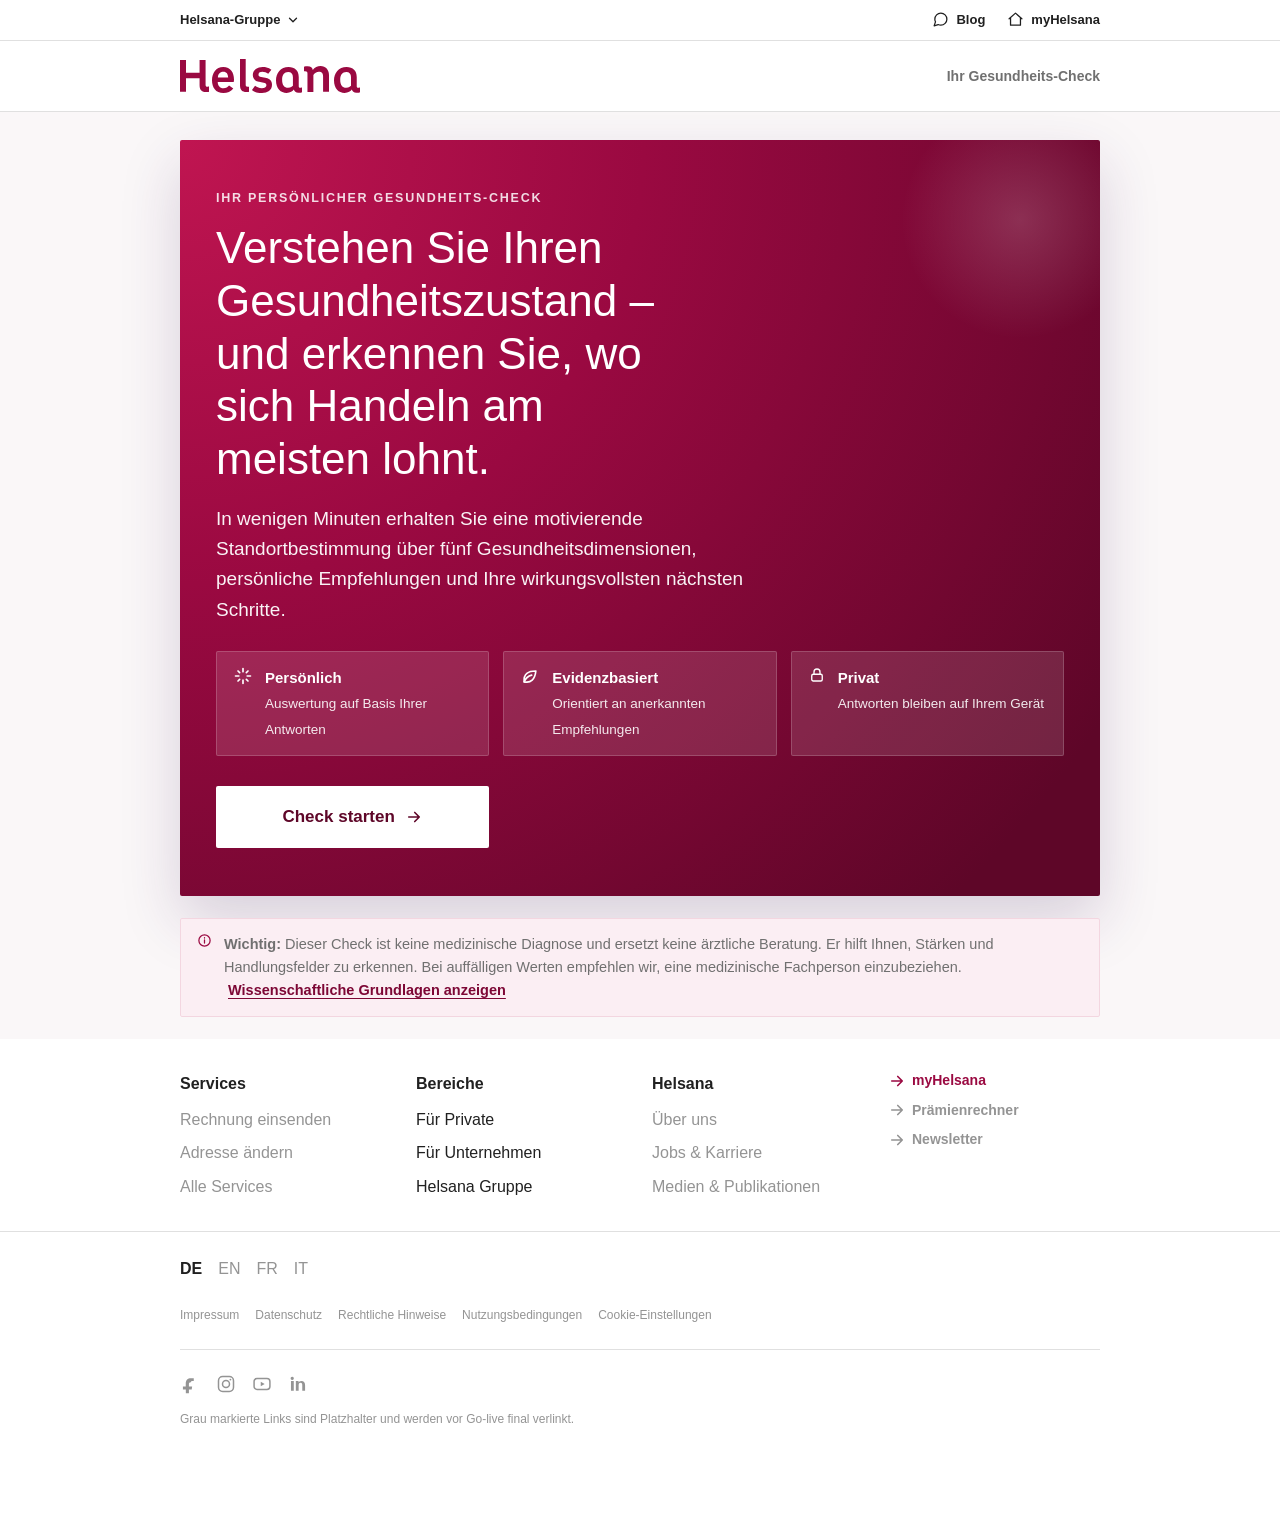
==== Projekt_Original/index.html @ f5c30759 "Add files via upload" ====
<!DOCTYPE html>
<html lang="de">
<head>
  <meta charset="UTF-8" />
  <meta name="viewport" content="width=device-width, initial-scale=1.0" />
  <meta name="theme-color" content="#9a0941" />
  <meta name="referrer" content="no-referrer" />
  <meta name="description" content="Digitaler Gesundheitsschutz-Check: Ihr persönlicher Healthspan- und Präventions-Check. Keine Diagnose, sondern eine motivierende Standortbestimmung." />
  <title>Gesundheitsschutz-Check</title>
  <link rel="stylesheet" href="css/styles.css" />
</head>
<body>
  <a class="skip-link" href="#app">Zum Inhalt springen</a>

  <div class="util-bar">
    <div class="container util-inner">
      <details class="util-dropdown">
        <summary class="util-dd-toggle">
          <span>Helsana-Gruppe</span>
          <svg class="util-chevron" width="14" height="14" viewBox="0 0 24 24" fill="none" stroke="currentColor" stroke-width="2.2" stroke-linecap="round" stroke-linejoin="round" aria-hidden="true"><path d="M6 9l6 6 6-6"/></svg>
        </summary>
        <div class="util-dd-menu">
          <a href="https://www.helsana.ch/de/private.html" target="_blank" rel="noopener noreferrer">Für Private</a>
          <a href="https://www.helsana.ch/de/unternehmen.html" target="_blank" rel="noopener noreferrer">Für Unternehmen</a>
          <a href="https://www.helsana.ch/de/helsana-gruppe.html" target="_blank" rel="noopener noreferrer" aria-current="page">Helsana-Gruppe</a>
        </div>
      </details>
      <nav class="util-right" aria-label="Helsana Verweise">
        <a class="util-item" href="https://www.helsana.ch/de/blog.html" target="_blank" rel="noopener noreferrer">
          <svg width="17" height="17" viewBox="0 0 24 24" fill="none" stroke="currentColor" stroke-width="1.8" stroke-linecap="round" stroke-linejoin="round" aria-hidden="true"><path d="M21 11.5a8.5 8.5 0 0 1-8.5 8.5 8.4 8.4 0 0 1-3.8-.9L3 21l1.9-5.7a8.4 8.4 0 0 1-.9-3.8A8.5 8.5 0 0 1 12.5 3 8.5 8.5 0 0 1 21 11.5z"/></svg>
          Blog
        </a>
        <a class="util-item" href="https://portal.helsana.ch/helsana-login/myhelsana?language=de" target="_blank" rel="noopener noreferrer">
          <svg width="17" height="17" viewBox="0 0 24 24" fill="none" stroke="currentColor" stroke-width="1.8" stroke-linecap="round" stroke-linejoin="round" aria-hidden="true"><path d="M3 11l9-8 9 8"/><path d="M5 10v10h14V10"/></svg>
          myHelsana
        </a>
      </nav>
    </div>
  </div>

  <header class="site-header">
    <div class="container header-inner">
      <a class="brand" href="#app" aria-label="Helsana – Gesundheitsschutz-Check">
        <img
          class="brand-logo"
          src="assets/helsana-logo.svg"
          alt="Helsana"
          width="180"
          height="34"
          decoding="async"
          loading="eager"
        />
      </a>
      <p class="header-tag">Ihr Gesundheits-Check</p>
    </div>
  </header>

  <main id="app" class="container" tabindex="-1">
    <!-- Inhalt wird durch app.js gerendert -->
  </main>

  <footer class="site-footer">
    <!-- Footer Navigation + Footer (Figma "04 -- Ergebnisseite HiFi Skizze"). Wird während des
         Fragebogens per JS (body[data-screen="quiz"]) ausgeblendet. -->
    <div id="footer-global">
      <nav class="footer-nav" aria-label="Weitere Helsana-Links">
        <div class="container footer-nav-grid">
          <div class="footer-link-group">
            <p class="footer-link-heading">Services</p>
            <span class="footer-link is-placeholder" role="link" aria-disabled="true" title="Platzhalter – echten Link ergänzen">Rechnung einsenden</span>
            <span class="footer-link is-placeholder" role="link" aria-disabled="true" title="Platzhalter – echten Link ergänzen">Adresse ändern</span>
            <span class="footer-link is-placeholder" role="link" aria-disabled="true" title="Platzhalter – echten Link ergänzen">Alle Services</span>
          </div>
          <div class="footer-link-group">
            <p class="footer-link-heading">Bereiche</p>
            <a class="footer-link" href="https://www.helsana.ch/de/private.html" target="_blank" rel="noopener noreferrer">Für Private</a>
            <a class="footer-link" href="https://www.helsana.ch/de/unternehmen.html" target="_blank" rel="noopener noreferrer">Für Unternehmen</a>
            <a class="footer-link" href="https://www.helsana.ch/de/helsana-gruppe.html" target="_blank" rel="noopener noreferrer">Helsana Gruppe</a>
          </div>
          <div class="footer-link-group">
            <p class="footer-link-heading">Helsana</p>
            <span class="footer-link is-placeholder" role="link" aria-disabled="true" title="Platzhalter – echten Link ergänzen">Über uns</span>
            <span class="footer-link is-placeholder" role="link" aria-disabled="true" title="Platzhalter – echten Link ergänzen">Jobs &amp; Karriere</span>
            <span class="footer-link is-placeholder" role="link" aria-disabled="true" title="Platzhalter – echten Link ergänzen">Medien &amp; Publikationen</span>
          </div>
          <div class="footer-link-group footer-action-links">
            <a class="action-link" href="https://portal.helsana.ch/helsana-login/myhelsana?language=de" target="_blank" rel="noopener noreferrer">
              <svg width="18" height="18" viewBox="0 0 24 24" fill="none" stroke="currentColor" stroke-width="2.2" stroke-linecap="round" stroke-linejoin="round" aria-hidden="true"><path d="M5 12h14M13 6l6 6-6 6"/></svg>
              <span>myHelsana</span>
            </a>
            <span class="action-link is-placeholder" role="link" aria-disabled="true" title="Platzhalter – echten Link ergänzen">
              <svg width="18" height="18" viewBox="0 0 24 24" fill="none" stroke="currentColor" stroke-width="2.2" stroke-linecap="round" stroke-linejoin="round" aria-hidden="true"><path d="M5 12h14M13 6l6 6-6 6"/></svg>
              <span>Prämienrechner</span>
            </span>
            <span class="action-link is-placeholder" role="link" aria-disabled="true" title="Platzhalter – echten Link ergänzen">
              <svg width="18" height="18" viewBox="0 0 24 24" fill="none" stroke="currentColor" stroke-width="2.2" stroke-linecap="round" stroke-linejoin="round" aria-hidden="true"><path d="M5 12h14M13 6l6 6-6 6"/></svg>
              <span>Newsletter</span>
            </span>
          </div>
        </div>
      </nav>

      <div class="footer-bottom">
        <div class="container">
          <div class="lang-switch" role="group" aria-label="Sprache wählen">
            <span class="lang-item is-active" aria-current="true">DE</span>
            <span class="lang-item is-placeholder" role="link" aria-disabled="true" title="Platzhalter – Sprachversion noch nicht verfügbar">EN</span>
            <span class="lang-item is-placeholder" role="link" aria-disabled="true" title="Platzhalter – Sprachversion noch nicht verfügbar">FR</span>
            <span class="lang-item is-placeholder" role="link" aria-disabled="true" title="Platzhalter – Sprachversion noch nicht verfügbar">IT</span>
          </div>
          <div class="legal-links">
            <span class="footer-legal-link is-placeholder" role="link" aria-disabled="true" title="Platzhalter – echten Link ergänzen">Impressum</span>
            <span class="footer-legal-link is-placeholder" role="link" aria-disabled="true" title="Platzhalter – echten Link ergänzen">Datenschutz</span>
            <span class="footer-legal-link is-placeholder" role="link" aria-disabled="true" title="Platzhalter – echten Link ergänzen">Rechtliche Hinweise</span>
            <span class="footer-legal-link is-placeholder" role="link" aria-disabled="true" title="Platzhalter – echten Link ergänzen">Nutzungsbedingungen</span>
            <span class="footer-legal-link is-placeholder" role="link" aria-disabled="true" title="Platzhalter – echten Link ergänzen">Cookie-Einstellungen</span>
          </div>
          <div class="social-icons">
            <span class="social-icon is-placeholder" role="img" title="Platzhalter – echten Link ergänzen" aria-label="Facebook (Platzhalter)">
              <svg width="20" height="20" viewBox="0 0 24 24" fill="currentColor" aria-hidden="true"><path d="M14 8.5h2.5V5.2c-.43-.06-1.9-.2-3.6-.2-3.57 0-6 2.24-6 6.36V15H3.5v3.7H7V23h3.7v-4.3h3.36l.53-3.7h-3.9v-2.9c0-1.07.29-1.8 1.8-1.8z"/></svg>
            </span>
            <span class="social-icon is-placeholder" role="img" title="Platzhalter – echten Link ergänzen" aria-label="Instagram (Platzhalter)">
              <svg width="20" height="20" viewBox="0 0 24 24" fill="none" stroke="currentColor" stroke-width="1.8" aria-hidden="true"><rect x="3" y="3" width="18" height="18" rx="5"/><circle cx="12" cy="12" r="4.2"/><circle cx="17.3" cy="6.7" r="1.1" fill="currentColor" stroke="none"/></svg>
            </span>
            <span class="social-icon is-placeholder" role="img" title="Platzhalter – echten Link ergänzen" aria-label="YouTube (Platzhalter)">
              <svg width="20" height="20" viewBox="0 0 24 24" fill="none" stroke="currentColor" stroke-width="1.8" aria-hidden="true"><rect x="2.5" y="5.5" width="19" height="13" rx="3.5"/><path d="M10.5 9.3v5.4l4.7-2.7z" fill="currentColor" stroke="none"/></svg>
            </span>
            <span class="social-icon is-placeholder" role="img" title="Platzhalter – echten Link ergänzen" aria-label="LinkedIn (Platzhalter)">
              <svg width="20" height="20" viewBox="0 0 24 24" fill="currentColor" aria-hidden="true"><path d="M6.94 8.5H3.56V20h3.38zM5.25 3.2A1.96 1.96 0 1 0 5.28 7.1a1.96 1.96 0 0 0-.03-3.9zM20.5 20h-3.38v-6.06c0-1.45-.03-3.31-2.02-3.31-2.02 0-2.33 1.58-2.33 3.2V20H9.4V8.5h3.24v1.57h.05c.45-.86 1.56-1.77 3.21-1.77 3.43 0 4.6 2.26 4.6 5.2z"/></svg>
            </span>
          </div>
          <p class="footer-placeholder-note">Grau markierte Links sind Platzhalter und werden vor Go-live final verlinkt.</p>
        </div>
      </div>
    </div>
  </footer>

  <script src="js/config.js"></script>
  <script src="js/result-copy.generated.js"></script>
  <script src="js/result-copy.js"></script>
  <script src="js/url-safety.js"></script>
  <script src="js/questions.js"></script>
  <script src="js/persistence.js"></script>
  <script src="js/helsana.js"></script>
  <script src="js/integration.js"></script>
  <script src="js/scoring.js"></script>
  <script src="js/recommendations.js"></script>
  <script src="js/coach.js"></script>
  <script src="js/radar.js"></script>
  <script src="js/app.js"></script>
</body>
</html>
---- Projekt_Original/css/styles.css ----
/* =========================================================================
   Gesundheitsschutz-Check – Styles
   Modern, mobilefreundlich, vertrauenswürdig. Markenfarben als CSS-Variablen,
   damit ein Rebranding (z. B. exakte Helsana-Töne) zentral möglich ist.
   ========================================================================= */

:root {
  /* Marke / Helsana Magenta (offizielle CI-Primärfarbe) */
  --brand: #9a0941;
  --brand-600: #7d0735;
  --brand-700: #5e0628;
  --brand-800: #3b0419;
  --brand-050: #fbeef3;
  --brand-100: #f3d6e0;
  /* Helsana Blau-Akzent (CI-Sekundärfarbe) */
  --accent: #3860be;
  --accent-ink: #2a4a93;

  /* Neutralwerte (Helsana CI) */
  --ink: #202020;
  --ink-soft: #707070;
  --muted: #949494;
  --line: #e0e0e0;
  --border-strong: #949494;
  --bg: #faf7f8;
  --card: #ffffff;

  /* Statusfarben */
  --s-stark: #2e9e6b;
  --s-solide: #4f9ad6;
  --s-ausbau: #e0972f;
  --s-aufmerksam: #d76450;

  /* Info / Erfolg (CI – Stepper & Infobox) */
  --success: #5e9801;
  --info-bg: #e6f3fb;
  --info-line: #cfe6f5;
  --info-ink: #0d4d77;

  /* Status-Ampel (Figma-Designsystem) – als Token reserviert; die Status-Punkte
     der Dimensionen nutzen einheitlich die Statusfarben (STATUS_BANDS in scoring.js). */
  --status-success: #5e9801;
  --status-warning: #fec600;
  --status-error: #ff4d37;

  /* Typografie-Skala gemaess Figma-Ergebnisseite (Headlines/Body-Tokens) */
  --fs-h1: 32px; --lh-h1: 40px; --fw-h1: 300;
  --fs-h2: 28px; --lh-h2: 35px; --fw-h2: 700;
  --fs-h4: 20px; --lh-h4: 27px; --fw-h4: 400;
  --fs-lead: 20px; --lh-lead: 28px; --fw-lead: 300;
  --fs-small: 14px; --lh-small: 19.6px;
  --fs-display: 40px; --lh-display: 48px; --fw-display: 300;

  --radius: 2px;
  --radius-sm: 2px;
  --radius-card: 4px;
  --shadow-sm: 0 1px 2px rgba(40, 20, 60, .06), 0 2px 6px rgba(40, 20, 60, .05);
  --shadow-md: 0 8px 28px rgba(60, 30, 90, .10);
  --shadow-lg: 0 24px 60px rgba(60, 30, 90, .18);
  --shadow-card: 0 4px 16px rgba(0, 0, 0, .16);
  --maxw: 960px;
}

* { box-sizing: border-box; }

html {
  -webkit-text-size-adjust: 100%; scroll-behavior: smooth;
  /* Scroll-Anchoring deaktivieren: verhindert dass Chrome den Offset nach
     Quiz-Seiten-Wechsel automatisch korrigiert und den Scroll-to-top überschreibt */
  overflow-anchor: none;
}

body {
  margin: 0;
  font-family: 'AkkuratHelsanaTT Regular Web', 'Helvetica Neue', Helvetica, Arial, sans-serif;
  color: var(--ink);
  background: var(--bg);
  line-height: 1.6;
  -webkit-font-smoothing: antialiased;
}

h1, h2, h3, h4 { line-height: 1.2; margin: 0 0 .4em; font-weight: 400; letter-spacing: 0; }
p { margin: 0 0 1em; }
a { color: var(--brand-600); }

/* Native <details>/<summary> ohne Standard-Marker */
summary { cursor: pointer; list-style: none; }
summary::-webkit-details-marker { display: none; }
summary:focus-visible { outline: 2px solid var(--brand); outline-offset: 2px; border-radius: 8px; }
.q-help-wrap { margin: 6px 0 2px; }

.container { width: 100%; max-width: var(--maxw); margin: 0 auto; padding: 0 20px; }

.skip-link {
  position: absolute; left: -999px; top: 0; background: var(--brand); color: #fff;
  padding: 10px 16px; border-radius: 0 0 10px 0; z-index: 100;
}
.skip-link:focus { left: 0; }

/* ---------------- Header / Footer ---------------- */
.util-bar { background: #fff; border-bottom: 1px solid var(--line); font-size: 13px; }
.util-inner { display: flex; align-items: center; height: 40px; }
.util-right { margin-left: auto; display: flex; align-items: center; gap: 22px; }
.util-item { display: inline-flex; align-items: center; gap: 7px; color: var(--ink); text-decoration: none; font-weight: 600; }
.util-item svg { flex: none; }
.util-item:hover { color: var(--brand); }
.util-dropdown { position: relative; }
.util-dd-toggle { display: inline-flex; align-items: center; gap: 6px; font-weight: 600; color: var(--ink); cursor: pointer; }
.util-dd-toggle:hover { color: var(--brand); }
.util-chevron { transition: transform .2s ease; }
.util-dropdown[open] .util-chevron { transform: rotate(180deg); }
.util-dd-menu { position: absolute; top: calc(100% + 6px); left: 0; min-width: 220px; background: #fff;
  border: 1px solid var(--line); box-shadow: var(--shadow-md); border-radius: 2px; padding: 6px; z-index: 40; display: grid; gap: 2px; }
.util-dd-menu a { padding: 9px 12px; color: var(--ink); text-decoration: none; font-weight: 600; border-radius: 2px; white-space: nowrap; }
.util-dd-menu a:hover { background: var(--brand-050); color: var(--brand); }
.util-dd-menu a[aria-current="page"] { color: var(--brand); background: var(--brand-050); }
@media (max-width: 560px) { .util-right { gap: 16px; } }

.site-header {
  background: #fff; border-bottom: 1px solid var(--line);
  position: sticky; top: 0; z-index: 30; backdrop-filter: saturate(1.4) blur(6px);
}
.header-inner { display: flex; align-items: center; justify-content: space-between; height: 70px; }
.brand { display: flex; align-items: center; gap: 10px; text-decoration: none; }
.brand-logo { display: block; width: auto; height: 34px; }
.header-tag { margin: 0; color: var(--ink-soft); font-weight: 600; font-size: 14px; }
@media (max-width: 400px) { .brand-logo { height: 30px; } }
@media (max-width: 560px) { .header-tag { display: none; } }

.site-footer { background: #fff; color: var(--ink-soft); padding: 0 0 44px; }
.link-button {
  background: none; border: none; color: var(--brand-600); font: inherit; font-weight: 600;
  cursor: pointer; padding: 6px 0; text-decoration: underline; text-underline-offset: 3px;
}

/* ---------------- Footer Navigation + Footer (Figma-Designsystem) ---------------- */
/* Während des Fragebogens ausgeblendet, siehe body[data-screen="quiz"] weiter unten. */
body[data-screen="quiz"] #footer-global { display: none; }

.footer-nav { border-bottom: 1px solid var(--line); }
.footer-nav-grid { display: grid; gap: 28px; padding: 32px 20px; grid-template-columns: 1fr 1fr; }
@media (min-width: 720px) { .footer-nav-grid { grid-template-columns: repeat(4, 1fr); gap: 24px; } }
.footer-link-group { display: grid; gap: 8px; align-content: start; }
.footer-link-heading { font-size: 16px; font-weight: 700; color: var(--ink); margin: 0 0 2px; }
.footer-link { font-size: 16px; color: var(--ink); text-decoration: none; }
.footer-link:hover { color: var(--brand); text-decoration: underline; }
.footer-action-links { gap: 10px; }
.footer-action-links .action-link { font-size: 14px; }

.footer-bottom { padding: 24px 20px 40px; }
.lang-switch { display: flex; align-items: center; gap: 16px; padding-bottom: 24px; }
.lang-switch .lang-item { font-size: 16px; color: var(--ink); text-decoration: none; }
.lang-switch .lang-item.is-active { font-weight: 700; }
.legal-links {
  display: flex; flex-wrap: wrap; gap: 8px 16px; border-bottom: 1px solid var(--line);
  padding-bottom: 24px; font-size: 12px; color: var(--ink);
}
.footer-legal-link { color: var(--ink); text-decoration: none; font-size: 12px; }
.footer-legal-link:hover { color: var(--brand); text-decoration: underline; }
.social-icons { display: flex; gap: 16px; padding-top: 24px; }
.social-icon { color: var(--ink); display: inline-flex; }
.social-icon:hover { color: var(--brand); }
.footer-placeholder-note { margin: 16px 0 0; font-size: 12px; color: var(--muted); }

/* Platzhalter-Links (noch ohne echte Ziel-URL) – dezent gedimmt, nicht klickbar */
.is-placeholder { color: var(--muted) !important; cursor: default; }
.is-placeholder:hover { text-decoration: none !important; color: var(--muted) !important; }
code { background: var(--brand-100); padding: 1px 6px; border-radius: 6px; font-size: .92em; color: var(--brand-700); }

/* ---------------- Buttons ---------------- */
.btn {
  display: inline-flex; align-items: center; justify-content: center; gap: 10px;
  font: inherit; font-weight: 700; cursor: pointer; border: 1px solid transparent;
  border-radius: 2px; padding: 14px 28px; transition: transform .12s ease, box-shadow .2s ease, background .2s;
  text-decoration: none;
}
.btn:active { transform: translateY(1px); }
.btn-primary { background: var(--brand); color: #fff; }
.btn-primary:hover { background: var(--brand-600); }
.btn-primary:disabled { background: #e0e0e0; color: #b2b2b2; cursor: not-allowed; box-shadow: none; }
.btn-secondary { background: #fff; color: var(--brand); border: 2px solid var(--brand); }
.btn-secondary:hover { background: var(--brand-050); }
.btn-secondary:disabled { color: #b2b2b2; border-color: #e0e0e0; cursor: not-allowed; }
.btn-ghost { background: #fff; color: var(--brand-700); border-color: var(--line); }
.btn-ghost:hover { border-color: var(--brand); background: var(--brand-050); }
.btn-lg { padding: 16px 32px; font-size: 17px; }
.btn-block { width: 100%; }

/* ---------------- Cards ---------------- */
.card {
  background: var(--card); border: 1px solid var(--line); border-radius: var(--radius);
  box-shadow: var(--shadow-sm); padding: 26px;
}

.fade-in { animation: fadeUp .45s cubic-bezier(.2, .7, .2, 1) both; }
@keyframes fadeUp { from { opacity: 0; transform: translateY(10px); } to { opacity: 1; transform: none; } }

/* ---------------- Start screen ---------------- */
.hero {
  margin-top: 28px; border-radius: 2px; overflow: hidden; position: relative;
  background: radial-gradient(120% 140% at 0% 0%, #c01551 0%, var(--brand) 42%, var(--brand-700) 100%);
  color: #fff; padding: 48px 36px; box-shadow: var(--shadow-lg);
}
.hero::after {
  content: ''; position: absolute; right: -60px; top: -60px; width: 280px; height: 280px;
  background: radial-gradient(circle, rgba(255,255,255,.16), transparent 60%); pointer-events: none;
}
.hero .eyebrow { text-transform: uppercase; letter-spacing: .14em; font-size: 12.5px; font-weight: 700; color: rgba(255,255,255,.85); margin-bottom: 14px; }
.hero h1 { font-size: clamp(28px, 5vw, 44px); font-weight: 300; max-width: 18ch; }
.hero .lead { font-size: clamp(16px, 2.4vw, 19px); max-width: 52ch; opacity: .95; }
.hero .btn-primary { background: #fff; color: var(--brand-700); }
.hero .btn-primary:hover { background: #fff; }

.hero-points { display: grid; gap: 14px; margin: 26px 0 30px; }
@media (min-width: 680px) { .hero-points { grid-template-columns: repeat(3, 1fr); } }
.hero-point { display: flex; gap: 12px; align-items: flex-start; background: rgba(255,255,255,.12);
  border: 1px solid rgba(255,255,255,.18); border-radius: 2px; padding: 14px 16px; }
.hero-point svg { flex: none; }
.hero-point b { display: block; font-size: 15px; }
.hero-point span { font-size: 13.5px; opacity: .9; }

/* Gleiche Spaltenbreite/Abstand wie .hero-points, damit die Buttons exakt so
   breit wie eine der drei Boxen sind und auf Mobile sauber untereinander
   stehen (gleiche Länge + Abstand wie Persönlich/Evidenzbasiert/Privat). */
.hero-actions { display: grid; gap: 14px; }
@media (min-width: 680px) { .hero-actions { grid-template-columns: repeat(3, 1fr); } }
.hero-actions .btn { width: 100%; }

.note-card {
  margin: 22px 0; display: flex; gap: 12px; align-items: flex-start;
  background: var(--brand-050); border: 1px solid var(--brand-100); border-radius: var(--radius-sm);
  padding: 14px 16px; color: var(--ink-soft); font-size: 14.5px;
}
.note-card svg { flex: none; color: var(--brand); }

.link-button-inline { display: inline; padding: 0; margin-left: 4px; white-space: nowrap; }

/* ---------------- Quiz ---------------- */
.quiz-head { margin: 26px 0 22px; }

/* Stepper – Punkte mit Verbindungslinien (Helsana CI) */
.stepper { display: flex; align-items: center; gap: 0; }
.step-dot {
  flex: none; width: 24px; height: 24px; border-radius: 50%;
  display: grid; place-items: center; padding: 0; border: none; line-height: 1;
  font-size: 14px; font-weight: 700; background: transparent; color: var(--muted);
  cursor: pointer; transition: .15s;
}
.step-dot.current { background: var(--ink); color: #fff; }
.step-dot.done { background: var(--success); color: #fff; }
.step-dot.done svg { width: 14px; height: 14px; }
.step-dot:disabled { cursor: default; }
.step-dot:not(:disabled):hover { box-shadow: 0 0 0 3px rgba(154, 9, 65, .12); }
.step-conn { flex: 1 1 auto; height: 2px; min-width: 8px; background: var(--line); border-radius: 9999px; }
.step-conn.done { background: var(--success); }

.dim-intro { margin-bottom: 8px; }
.dim-intro h2 { font-size: clamp(22px, 3.4vw, 28px); font-weight: 700; margin-bottom: 4px; }
.dim-intro .dim-count { color: var(--muted); font-weight: 600; font-size: 13px; text-transform: uppercase; letter-spacing: .08em; }
.dim-lead { color: var(--ink-soft); margin-top: 10px; }

.question { padding: 22px 0; border-top: 1px solid var(--line); }
.question:first-of-type { border-top: none; }
.question .q-text { font-weight: 700; font-size: 20px; line-height: 1.35; margin-bottom: 4px; }
.q-help-toggle { width: max-content; background: none; border: none; color: var(--brand-600); font: inherit; font-size: 13.5px;
  font-weight: 600; cursor: pointer; padding: 4px 0; display: inline-flex; align-items: center; gap: 6px; }
.q-help { background: var(--info-bg); border: 1px solid var(--info-line); border-radius: 3px;
  padding: 12px 14px; font-size: 14px; color: var(--info-ink); margin: 8px 0 4px; box-shadow: var(--shadow-sm); }
.q-help ul { margin: 4px 0 10px; padding-left: 18px; }
.q-help li { margin: 2px 0; }
.q-note { font-size: 13.5px; color: var(--muted); margin: 2px 0 4px; }

.options { display: grid; gap: 12px; margin-top: 12px; }
@media (min-width: 620px) { .options.cols-2 { grid-template-columns: 1fr 1fr; } }
.option {
  display: flex; align-items: center; justify-content: space-between; gap: 16px; width: 100%;
  text-align: left; cursor: pointer; background: var(--card); border: 1px solid var(--line);
  border-radius: var(--radius-card); padding: 16px; font: inherit; font-size: 16px; font-weight: 700;
  color: var(--ink); box-shadow: 0 1px 4px rgba(0, 0, 0, .14); transition: .14s;
}
.option .opt-label { flex: 1 1 auto; }
.option:hover { border-color: var(--brand); }
.option .tick { flex: none; width: 24px; height: 24px; border-radius: 50%; border: 2px solid var(--border-strong);
  display: grid; place-items: center; transition: .14s; }
.option.multi .tick { border-radius: 2px; }
.option[aria-checked="true"] { border-color: var(--brand); box-shadow: inset 0 0 0 1px var(--brand), 0 1px 4px rgba(0, 0, 0, .14); }
.option[aria-checked="true"] .tick { background: var(--brand); border-color: var(--brand); color: #fff; }
/* Single (Radio): weisser Punkt · Multi (Checkbox): Häkchen */
.option:not(.multi)[aria-checked="true"] .tick::after { content: ''; width: 10px; height: 10px; border-radius: 50%; background: #fff; }
.option.multi[aria-checked="true"] .tick svg { display: block; }
.option .tick svg { display: none; }

.num-field { display: flex; align-items: center; gap: 12px; max-width: 280px; margin-top: 10px; }
.num-field input {
  font: inherit; font-size: 16px; height: 56px; padding: 0 16px; border: 1px solid var(--border-strong); border-radius: 2px;
  width: 100%; background: #fff; color: var(--ink); transition: .14s;
}
.num-field input:focus { outline: none; border-color: var(--brand); box-shadow: 0 0 0 3px var(--brand-100); }
.num-unit { color: var(--muted); font-weight: 600; }
.field-hint { font-size: 13px; color: var(--muted); margin-top: 8px; }
.field-error { color: var(--s-aufmerksam); font-size: 13.5px; font-weight: 600; margin-top: 8px; }

.quiz-nav { display: flex; flex-direction: column; gap: 8px; align-items: stretch; margin: 24px 0 8px; }
.quiz-nav .btn { width: 100%; min-height: 56px; }

/* ---------------- Score ring ---------------- */
.score-ring { --col: var(--brand); width: 140px; height: 140px; flex: none; position: relative; display: grid; place-items: center; }
.score-ring-svg { width: 100%; height: 100%; transform: rotate(-90deg); overflow: visible; }
.ring-track { fill: none; stroke: var(--brand-100); stroke-width: 9; }
.ring-fill {
  fill: none; stroke: var(--col); stroke-width: 9; stroke-linecap: round;
  stroke-dasharray: 100; stroke-dashoffset: 100;
  transition: stroke-dashoffset 1.2s cubic-bezier(.22, 1, .36, 1);
  filter: drop-shadow(0 2px 6px color-mix(in srgb, var(--col) 45%, transparent));
}
.score-ring-center { position: absolute; inset: 0; display: flex; flex-direction: column; align-items: center; justify-content: center; pointer-events: none; }
.score-ring .score-val { font-size: 42px; font-weight: 800; line-height: 1; color: var(--ink); font-variant-numeric: tabular-nums; letter-spacing: -.01em; }
.score-ring .score-max { font-size: 12px; color: var(--muted); font-weight: 600; margin-top: 5px; text-transform: uppercase; letter-spacing: .08em; }

/* ---------------- Results ---------------- */
.result-hero { margin-top: 26px; display: grid; gap: 22px; align-items: center; }
@media (min-width: 720px) { .result-hero { grid-template-columns: auto 1fr; } }
.result-hero h1 { font-size: var(--fs-h1); line-height: var(--lh-h1); font-weight: var(--fw-h1); }
.result-hero .lead { font-size: var(--fs-lead); line-height: var(--lh-lead); font-weight: var(--fw-lead); margin-top: 14px; }
.result-status-badge { display: inline-flex; align-items: center; gap: 8px; font-weight: 700; font-size: 14px;
  padding: 6px 14px; border-radius: 2px; color: #fff; }

.urgent-banner {
  margin-top: 22px; border-radius: var(--radius); padding: 18px 20px; display: flex; gap: 14px; align-items: flex-start;
  background: #fdece8; border: 1px solid #f4c4b8; color: #8c2f1c;
}
.urgent-banner svg { flex: none; color: var(--s-aufmerksam); }
.urgent-banner .urgent-title { display: block; margin-bottom: 2px; }

.section { margin-top: 38px; }
.section-title { font-size: 13px; text-transform: uppercase; letter-spacing: .1em; color: var(--brand-600); font-weight: 700; margin-bottom: 6px; }
.section h2 { font-size: clamp(22px, 3vw, var(--fs-h2)); line-height: var(--lh-h2); font-weight: var(--fw-h2); margin-bottom: 14px; }

/* Action-Link (Pfeil + fetter Kurztext, gemaess Figma Body/body-s-bold) */
.action-link { display: inline-flex; align-items: center; gap: 6px; font-size: var(--fs-small); line-height: var(--lh-small);
  font-weight: 700; color: var(--brand); text-decoration: none; }
.action-link svg { flex: none; }
.action-link:hover { text-decoration: underline; }
.action-link[aria-disabled="true"] { cursor: default; color: var(--muted); }
.action-link[aria-disabled="true"]:hover { text-decoration: none; }

.legend { display: flex; flex-wrap: wrap; gap: 8px 18px; margin-top: 14px; }
.legend span { display: inline-flex; align-items: center; gap: 7px; font-size: 13.5px; color: var(--ink-soft); }
.legend i { width: 12px; height: 12px; border-radius: 4px; }

/* Top-3 */
.top3 { display: grid; gap: 16px; }
.top3-card { display: flex; gap: 16px; align-items: flex-start; }
.top3-num { flex: none; width: 40px; height: 40px; border-radius: 2px; display: grid; place-items: center;
  font-weight: 800; font-size: 18px; color: #fff; background: var(--brand); }
.top3-card h3 { font-size: 18px; margin-bottom: 8px; }
.rec-row { margin: 8px 0; font-size: 14.5px; }
.rec-row b { color: var(--brand-700); }

/* Signal lists */
.signal-grid { display: grid; gap: 16px; }
@media (min-width: 720px) { .signal-grid { grid-template-columns: 1fr 1fr; } }
.signal-box h3 { font-size: 16px; display: flex; align-items: center; gap: 8px; margin-bottom: 10px; }
.signal-box ul { list-style: none; margin: 0; padding: 0; display: grid; gap: 8px; }
.signal-box li { font-size: 14.5px; color: var(--ink-soft); }

/* Konkrete Insights (Stärken/Hebel) mit Punkt in der Dimensions-Statusfarbe */
.insight-list { display: grid; gap: 12px; }
.signal-box .insight-list li { padding-left: 0; display: flex; gap: 10px; align-items: flex-start; }
.insight-dot { flex: none; width: 9px; height: 9px; border-radius: 50%; margin-top: 6px; }
.insight-list b { display: block; font-size: 14.5px; color: var(--ink); line-height: 1.35; }
.insight-detail { display: block; font-size: 13.5px; color: var(--ink-soft); margin-top: 3px; }

/* Externe Fachquelle innerhalb eines 4-Wochen-Plan-Schritts */
.plan-source { display: inline-flex; align-items: flex-start; gap: 6px; margin-top: 8px;
  font-size: 13px; font-weight: 600; color: var(--brand-600); text-decoration: none; }
.plan-source:hover span { text-decoration: underline; }
.plan-source svg { flex: none; width: 15px; height: 15px; margin-top: 1px; }

/* Dimension detail accordion (flache Liste mit Trennlinien, gemaess Figma-Accordion) */
.dim-list { display: grid; }
.dim-card { padding: 0; overflow: hidden; background: none; border: none; box-shadow: none; border-radius: 0; border-top: 1px solid var(--line); }
.dim-card:last-child { border-bottom: 1px solid var(--line); }
.dim-card-head { display: flex; align-items: center; gap: 14px; width: 100%; text-align: left; cursor: pointer;
  background: none; border: none; font: inherit; padding: 18px 4px; }
.dim-icon-wrap { position: relative; flex: none; }
.dim-card-head .dim-icon { width: 48px; height: 48px; display: grid; place-items: center; }
.dim-badge { position: absolute; top: -2px; right: -2px; width: 16px; height: 16px; border-radius: 50%; border: 2px solid #fff; }
.dim-card-head .dch-main { flex: 1; min-width: 0; }
.dim-card-head h3 { font-size: var(--fs-h4); line-height: var(--lh-h4); font-weight: var(--fw-h4); margin: 0; }
.dch-bar { height: 7px; border-radius: 2px; background: var(--brand-100); margin-top: 8px; overflow: hidden; }
.dch-bar i { display: block; height: 100%; border-radius: 2px; }
.dch-score { flex: none; text-align: right; }
.dch-score b { font-size: 22px; font-weight: 800; }
.dch-score small { display: block; font-size: 11.5px; font-weight: 700; }
.dch-chevron { flex: none; color: var(--muted); transition: transform .2s; }
.dim-card[open] .dch-chevron { transform: rotate(180deg); }
.dim-card-body { padding: 0 4px 22px; border-top: 1px solid var(--line); }
.dim-card-body .einordnung { color: var(--ink-soft); font-size: 14.5px; margin: 16px 0; }

/* Transparente Ergebnisdarstellung der freiwilligen Fitness-Kurztests. */
.fitness-tests { margin: 18px 0 20px; padding: 18px; border: 1px solid var(--line); background: var(--bg); }
.fitness-tests-intro h4 { font-size: 18px; margin-bottom: 5px; }
.fitness-tests-intro p { color: var(--ink-soft); font-size: 14px; margin: 0 0 14px; }
.fitness-test-grid { display: grid; gap: 12px; }
@media (min-width: 760px) { .fitness-test-grid { grid-template-columns: repeat(2, minmax(0, 1fr)); } }
.fitness-test-card { min-width: 0; padding: 15px 16px; border: 1px solid var(--line); border-left: 4px solid var(--border-strong); background: #fff; }
.fitness-test-card.is-stark { border-left-color: var(--s-stark); }
.fitness-test-card.is-solide { border-left-color: var(--s-solide); }
.fitness-test-card.is-ausbau { border-left-color: var(--s-ausbau); }
.fitness-test-card.is-aufmerksam { border-left-color: var(--s-aufmerksam); }
.fitness-test-head { display: flex; align-items: flex-start; justify-content: space-between; gap: 10px; margin-bottom: 10px; }
.fitness-test-head h5 { font-size: 16px; margin: 0; }
.fitness-test-value { display: flex; align-items: baseline; justify-content: space-between; gap: 10px; padding-bottom: 9px; border-bottom: 1px solid var(--line); }
.fitness-test-value strong { color: var(--ink-soft); font-size: 14px; }
.fitness-test-value b { font-size: 18px; color: var(--brand-700); }
.fitness-test-card p { margin: 8px 0 0; font-size: 14px; }
.fitness-test-card p > b { color: var(--brand-700); }
.fitness-test-note { display: flex; align-items: flex-start; gap: 7px; padding: 9px 10px; background: var(--info-bg); color: var(--info-ink); }
.fitness-test-note svg { flex: none; width: 17px; height: 17px; margin-top: 1px; }
.fitness-test-recommendation { display: flex; align-items: flex-start; gap: 7px; margin-top: 11px; color: var(--brand-700); font-size: 13.5px; font-weight: 700; text-decoration: none; }
.fitness-test-recommendation:hover span { text-decoration: underline; }
.fitness-test-recommendation:focus-visible { outline: 2px solid var(--brand); outline-offset: 3px; }
.fitness-test-recommendation svg { flex: none; width: 17px; height: 17px; margin-top: 1px; }
@media (max-width: 480px) {
  .fitness-tests { padding: 14px; }
  .fitness-test-value { align-items: flex-start; flex-direction: column; gap: 3px; }
}

.rec { border: 1px solid var(--line); border-radius: 2px; padding: 16px 18px; margin-bottom: 12px; background: #fff; }
.rec h4 { font-size: 16px; margin-bottom: 8px; display: flex; gap: 8px; align-items: baseline; }
.rec .rec-row:last-child { margin-bottom: 0; }
.rec.is-action-plan-step { border-color: var(--brand); border-left-width: 4px; }
.rec-plan-badge { display: inline-block; max-width: 100%; margin: 0 0 4px; padding: 3px 8px;
  border: 1px solid var(--brand-100); border-radius: 2px; background: var(--brand-050);
  color: var(--brand-700); font-size: 12.5px; line-height: 1.4; font-weight: 700; }
.metrics-summary { display: flex; align-items: flex-start; gap: 9px; margin: 10px 0 14px;
  padding: 10px 12px; border: 1px solid var(--info-line); background: var(--info-bg);
  color: var(--info-ink); font-size: 14px; }
.metrics-summary svg { flex: none; width: 18px; height: 18px; margin-top: 1px; }
.dimension-feedback { display: flex; gap: 12px; align-items: flex-start; border-radius: 2px;
  padding: 14px 16px; font-size: 14.5px; }
.dimension-feedback svg { flex: none; }
.dimension-feedback.is-positive { background: #eaf7f0; border: 1px solid #c7ecd9; color: #1d6b4c; }
.dimension-feedback.is-solid,
.dimension-feedback.is-neutral { background: var(--info-bg); border: 1px solid var(--info-line); color: var(--info-ink); }
/* Helsana offer link */
.offer {
  display: flex; gap: 12px; align-items: flex-start; margin-top: 12px; padding: 12px 14px;
  border: 1px dashed var(--brand-100); border-radius: 2px; background: var(--brand-050); font-size: 14px;
}
.offer svg { flex: none; color: var(--brand); margin-top: 2px; }
.offer a, .offer .is-placeholder { font-weight: 650; }
.offer .offer-ph { color: var(--muted); font-size: 12.5px; display: block; margin-top: 2px; }
.offer-fit { color: var(--ink-soft); }
/* Kundenkontext-abhängiger Versicherungs-Hinweis (js/integration.js) */
.offer-coverage { display: flex; align-items: flex-start; gap: 6px; margin-top: 6px;
  font-size: 13px; font-weight: 600; color: var(--brand-600); }
.offer-coverage svg { flex: none; width: 15px; height: 15px; margin-top: 1px; }

/* Hinweis-Chip auf der Ergebnisseite bei vorhandenem Kundenkontext (Demo/Login) */
.customer-chip { display: flex; align-items: flex-start; gap: 8px; width: fit-content;
  margin: 12px 0 0; padding: 8px 14px; background: var(--brand-050);
  border: 1px solid var(--brand-100); border-radius: 999px;
  font-size: 13.5px; color: var(--ink-soft); }
.customer-chip b { color: var(--brand-700); }
.customer-chip svg { flex: none; width: 15px; height: 15px; margin-top: 2px; color: var(--brand); }

/* Medical disclaimer block */
.med-block { background: var(--brand-050); border: 1px solid var(--brand-100); }
.med-block ul { padding-left: 20px; margin: 8px 0 0; }
.med-block li { margin-bottom: 6px; color: var(--ink-soft); }

/* Promo-Karte ("Punkte sammeln") - weisse Karte mit Schatten, gemaess Figma Text Teaser */
.promo-card { display: grid; gap: 16px; box-shadow: var(--shadow-card); padding: 32px; }
.promo-card h2 { font-size: var(--fs-h2); line-height: var(--lh-h2); font-weight: var(--fw-h2); margin: 0; }
.promo-card p { margin: 0; }

/* Kontakt-Teaser (Gesundheitsberatung) - vollflaechiger grauer Block mit Kontakt-Karte */
.contact-teaser { background: #f2f2f2; margin: 38px -20px 0; padding: 40px 20px; display: grid; justify-items: center; }
.contact-card { background: var(--card); border: 1px solid var(--line); box-shadow: var(--shadow-card);
  border-radius: var(--radius-card); padding: 32px; display: grid; gap: 16px; max-width: 420px; width: 100%; }
.contact-card h2 { font-size: var(--fs-h2); line-height: var(--lh-h2); font-weight: var(--fw-h2); margin: 0; }
.contact-phone-row { display: flex; gap: 16px; align-items: flex-start; }
.contact-phone-row svg { flex: none; color: var(--brand); margin-top: 6px; }
.contact-phone { font-size: var(--fs-display); line-height: var(--lh-display); font-weight: var(--fw-display);
  color: var(--ink); text-decoration: none; display: block; }
.contact-phone:hover { color: var(--brand); }
.contact-hint { font-size: 12px; line-height: 16.8px; color: var(--ink-soft); margin: 6px 0 0; }

/* Feedback-Block */
.feedback-block { border-top: 1px solid var(--line); padding-top: 30px; }

/* Sticky Ergebnis-Aktionen (fixierte CTA-Leiste, gemaess Figma "Sticky Actions") */
.results-actions {
  position: sticky; bottom: 0; z-index: 15; display: flex; flex-direction: column; gap: 10px;
  margin-top: 30px; padding: 16px 0 calc(16px + env(safe-area-inset-bottom));
  background: var(--card); border-top: 1px solid var(--line); box-shadow: 0 -8px 24px rgba(0, 0, 0, .08);
}
.results-actions .btn { width: 100%; }
.link-local-warning { font-size: 13px; margin: 8px 0 0; }
.results-edit-link { display: flex; justify-content: center; margin-top: 24px; }

/* ---------------- Coach: 4-Wochen-Plan (Checkliste) ---------------- */
.top3-body { flex: 1; min-width: 0; }
.plan-total-badge { display: none; }
.plan-total-badge.has-progress { display: inline-block; margin: 4px 0 14px; font-size: 13px; font-weight: 700;
  color: #3f6b00; background: #eef6e3; border: 1px solid #d6e9bd; padding: 5px 12px; border-radius: 2px; }
.plan { margin-top: 14px; border-top: 1px solid var(--line); padding-top: 12px; }
.plan-summary { display: flex; align-items: center; gap: 8px; cursor: pointer; font-weight: 700; font-size: 14px; color: var(--brand-700); }
.plan-summary > svg { flex: none; color: var(--brand); }
.plan-progress { margin-left: auto; font-size: 12.5px; font-weight: 700; color: var(--ink-soft);
  background: var(--brand-050); border: 1px solid var(--brand-100); padding: 2px 8px; border-radius: 2px; }
.plan-chevron { flex: none; color: var(--muted); transition: transform .2s; }
.plan[open] .plan-chevron { transform: rotate(180deg); }
.plan-body { display: grid; gap: 10px; margin-top: 12px; }
.plan-item { display: flex; gap: 10px; align-items: flex-start; cursor: pointer; font-size: 14.5px; position: relative; }
.plan-item input { position: absolute; opacity: 0; width: 0; height: 0; }
.plan-check { flex: none; width: 22px; height: 22px; border: 1.5px solid var(--border-strong); border-radius: 2px;
  display: grid; place-items: center; color: transparent; background: #fff; margin-top: 1px; transition: background .15s, border-color .15s; }
.plan-item input:checked + .plan-check { background: var(--brand); border-color: var(--brand); color: #fff; }
.plan-item input:focus-visible + .plan-check { outline: 2px solid var(--brand); outline-offset: 2px; }
.plan-text b { color: var(--brand-700); }
.plan-retests { display: grid; gap: 5px; margin-top: 9px; padding: 9px 11px; border-left: 3px solid var(--brand-100); background: var(--brand-050); font-size: 13.5px; }
.plan-retest { display: block; }
.plan-retest.is-caution { color: var(--s-aufmerksam); }
.plan-item input:checked ~ .plan-text { color: var(--ink-soft); text-decoration: line-through; text-decoration-color: var(--muted); }

/* ---------------- Coach: Atemübung ---------------- */
.breathing-card { display: flex; gap: 28px; align-items: center; justify-content: center; flex-wrap: wrap;
  text-align: center; padding: 32px; }
.breathing-visual { flex: none; display: grid; place-items: center; width: 200px; height: 200px; }
.breathing-circle { width: 148px; height: 148px; border-radius: 50%; border: 2px solid var(--brand);
  background: radial-gradient(circle at 50% 38%, var(--brand-050), var(--brand-100)); display: grid; place-items: center; transform: scale(1); }
.breathing-cue { font-weight: 700; color: var(--brand-700); font-size: 16px; }
.breathing-circle.inhale { transform: scale(1.3); transition: transform 4s ease-in-out; }
.breathing-circle.hold { transform: scale(1.3); transition: transform .25s linear; }
.breathing-circle.exhale { transform: scale(.82); transition: transform 8s ease-in-out; }
.breathing-meta { display: grid; gap: 10px; justify-items: center; }
.breathing-count { font-weight: 700; color: var(--ink-soft); margin: 0; }
.breathing-hint { font-size: 13px; max-width: 320px; margin: 0; }
@media (min-width: 560px) { .breathing-card { flex-wrap: nowrap; text-align: left; } .breathing-meta { justify-items: start; } }

/* ---------------- Coach: Chatbot-Vorschau ---------------- */
.chat-head { display: flex; align-items: center; gap: 12px; margin-bottom: 6px; }
.chat-badge { font-size: 11px; font-weight: 700; letter-spacing: .04em; text-transform: uppercase; color: var(--brand);
  background: var(--brand-050); border: 1px solid var(--brand-100); padding: 3px 8px; border-radius: 2px; }
.chat-card { display: grid; gap: 14px; padding: 20px; }
.chat-log { display: grid; gap: 12px; max-height: 360px; overflow-y: auto; padding: 4px; }
.chat-msg { display: flex; gap: 10px; align-items: flex-start; max-width: 90%; }
.chat-msg.bot { justify-self: start; }
.chat-msg.user { justify-self: end; flex-direction: row-reverse; }
.chat-avatar { flex: none; width: 30px; height: 30px; border-radius: 50%; background: var(--brand-050);
  border: 1px solid var(--brand-100); color: var(--brand); display: grid; place-items: center; }
.chat-bubble { padding: 11px 14px; border-radius: 2px; font-size: 14.5px; line-height: 1.5; }
.chat-msg.bot .chat-bubble { background: #f4f4f4; color: var(--ink); }
.chat-msg.user .chat-bubble { background: var(--brand); color: #fff; }
.chat-msg.bot .chat-bubble b { color: var(--brand-700); }
.chat-typing .chat-bubble { display: flex; gap: 4px; align-items: center; }
.chat-typing .dot { width: 7px; height: 7px; border-radius: 50%; background: var(--muted); animation: chatdot 1s infinite; }
.chat-typing .dot:nth-child(2) { animation-delay: .15s; }
.chat-typing .dot:nth-child(3) { animation-delay: .3s; }
@keyframes chatdot { 0%, 60%, 100% { opacity: .3; transform: translateY(0); } 30% { opacity: 1; transform: translateY(-3px); } }
.chat-chips { display: flex; flex-wrap: wrap; gap: 8px; }
.chat-chip { font: inherit; font-size: 13px; font-weight: 650; color: var(--brand-700); background: #fff;
  border: 1px solid var(--brand-100); border-radius: 2px; padding: 7px 12px; cursor: pointer; }
.chat-chip:hover { background: var(--brand-050); border-color: var(--brand); }
.chat-input { display: flex; gap: 8px; }
.chat-input input { flex: 1; min-width: 0; padding: 12px 14px; border: 1px solid var(--border-strong); border-radius: 2px; font: inherit; font-size: 15px; }
.chat-input input:focus { outline: none; border-color: var(--brand); box-shadow: 0 0 0 3px var(--brand-050); }
.chat-input .btn { flex: none; padding: 12px 16px; }
.chat-disclaimer { display: flex; gap: 8px; align-items: flex-start; font-size: 12px; color: var(--ink-soft); margin: 0; }
.chat-disclaimer svg { flex: none; margin-top: 1px; color: var(--muted); }

/* ---------------- Coach: Absprung zur Coach-App ---------------- */
.coach-card { display: grid; gap: 16px; box-shadow: var(--shadow-card); padding: 32px; }
.coach-card-head { display: flex; gap: 14px; align-items: center; }
.coach-logo { flex: none; width: 48px; height: 48px; border-radius: 2px; background: var(--brand); color: #fff; display: grid; place-items: center; }
.coach-card h2 { font-size: var(--fs-h2); line-height: var(--lh-h2); font-weight: var(--fw-h2); }
.coach-card > p { margin: 0; }
.coach-handoff { background: var(--brand-050); border: 1px solid var(--brand-100); border-radius: 2px; padding: 16px 18px; }
.coach-handoff-title { display: flex; gap: 8px; align-items: center; font-weight: 700; font-size: 14px; margin: 0 0 8px; color: var(--brand-700); }
.coach-handoff-title svg { flex: none; color: var(--brand); }
.coach-handoff ul { margin: 0; padding-left: 20px; display: grid; gap: 6px; }
.coach-handoff li { font-size: 14px; color: var(--ink-soft); }
.coach-note { font-size: 12px; color: var(--muted); margin: 0; }

/* Radar */
.radar-card { display: grid; place-items: center; }
.radar-svg { width: 100%; max-width: 500px; height: auto; overflow: visible; }
/* Schriftgrösse wird bewusst NICHT hier fixiert, sondern von js/radar.js nach
   dem Rendern in echten Bildschirm-Pixeln berechnet (siehe applyPixelFontSizes) –
   so bleiben Labels auf Mobile und Desktop gleich gross, statt mit dem SVG zu
   skalieren. Fallback-Wert falls JS aus irgendeinem Grund nicht greift: */
.radar-label-text { font-size: 21px; font-weight: 700; fill: var(--ink); }
.radar-label-score { font-size: 18px; font-weight: 700; fill: var(--ink-soft); }
.radar-label { cursor: pointer; }
.radar-label:hover .radar-label-text { fill: var(--brand); }
.radar-label:focus { outline: none; }
.radar-label:focus .radar-label-text { fill: var(--brand); text-decoration: underline; }

/* ---------------- Utilities ---------------- */
.muted { color: var(--muted); }

@media (prefers-reduced-motion: reduce) {
  * { animation: none !important; transition: none !important; scroll-behavior: auto !important; }
}

/* ---------------- Modal ---------------- */
.modal-backdrop {
  position: fixed; inset: 0; z-index: 1000; display: grid; place-items: center; padding: 20px;
  background: rgba(40, 10, 25, .62);
  opacity: 0; transition: opacity .18s ease; pointer-events: none;
}
.modal-backdrop.open { opacity: 1; pointer-events: auto; }
.modal {
  background: var(--card); border-radius: var(--radius); box-shadow: var(--shadow-lg);
  max-width: 440px; width: 100%; padding: 30px;
  transform: translateY(12px) scale(.98); transition: transform .18s cubic-bezier(.2,.7,.2,1);
}
.modal-backdrop.open .modal { transform: none; }
.modal h2 { font-size: 21px; margin-bottom: 8px; color: var(--brand); }
.modal p { color: var(--ink-soft); margin-bottom: 22px; }
.modal-actions { display: flex; gap: 12px; justify-content: flex-end; flex-wrap: wrap; }
@media (max-width: 460px) { .modal-actions { flex-direction: column-reverse; } .modal-actions .btn { width: 100%; } }
.link-field { display: flex; gap: 8px; margin-bottom: 10px; }
.link-field input { flex: 1; min-width: 0; font: inherit; font-size: 14px; padding: 12px 14px;
  border: 1.5px solid var(--line); border-radius: 2px; background: var(--bg); color: var(--ink); }
.link-field input:focus { outline: none; border-color: var(--brand); box-shadow: 0 0 0 3px var(--brand-100); }
.link-field .btn { padding: 12px 18px; white-space: nowrap; }
.link-status { font-size: 13.5px; color: var(--ink-soft); margin: 0 0 4px; }
@media (max-width: 460px) { .link-field { flex-direction: column; } .link-field .btn { width: 100%; } }

/* ---------------- Quellen-Subpage ---------------- */
.src-back { margin: 22px 0 0; }
.src-back a { color: var(--brand-600); font-weight: 600; text-decoration: none; }
.src-back a:hover { text-decoration: underline; }
.src-hero { margin: 8px 0 24px; }
.src-hero .eyebrow { text-transform: uppercase; letter-spacing: .14em; font-size: 12.5px; font-weight: 700; color: var(--brand-600); margin-bottom: 10px; }
.src-hero h1 { font-size: clamp(28px, 5vw, 44px); font-weight: 300; }
.src-hero .lead { font-size: clamp(16px, 2.2vw, 18px); color: var(--ink-soft); max-width: 60ch; }
.src-stand { color: var(--muted); font-size: 14px; margin-bottom: 0; }
.src-grid { display: grid; gap: 16px; margin: 26px 0; }
@media (min-width: 720px) { .src-grid { grid-template-columns: 1fr 1fr; } }
.src-card { position: relative; padding: 22px; }
.src-num { display: inline-grid; place-items: center; width: 34px; height: 34px; background: var(--brand);
  color: #fff; font-weight: 800; font-size: 16px; border-radius: 2px; margin-bottom: 12px; }
.src-card h2 { font-size: 19px; font-weight: 700; margin-bottom: 8px; }
.src-ref { font-size: 13.5px; color: var(--muted); margin-bottom: 12px; }
.src-ref a { font-weight: 600; }
.src-card ul { margin: 0; padding-left: 18px; display: grid; gap: 6px; }
.src-card li { font-size: 14.5px; color: var(--ink-soft); }
.src-scoring { margin-top: 8px; }
.src-scoring h2 { font-size: 22px; font-weight: 700; margin-bottom: 12px; }
.src-scoring ul { margin: 0; padding-left: 18px; display: grid; gap: 8px; }
.src-scoring li { font-size: 14.5px; color: var(--ink-soft); }
.src-disclaimer { margin: 24px 0 8px; padding: 14px 16px; background: var(--brand-050);
  border: 1px solid var(--brand-100); border-radius: var(--radius-sm); color: var(--ink-soft); font-size: 14px; }

/* ---------------- Print ---------------- */
@media print {
  .site-header, .site-footer, .quiz-nav, .results-actions, .stepper, .skip-link { display: none !important; }
  body { background: #fff; }
  .card, .hero { box-shadow: none; border: 1px solid #ddd; }
  .dim-card-body { display: block !important; }
  .dch-chevron { display: none; }
}
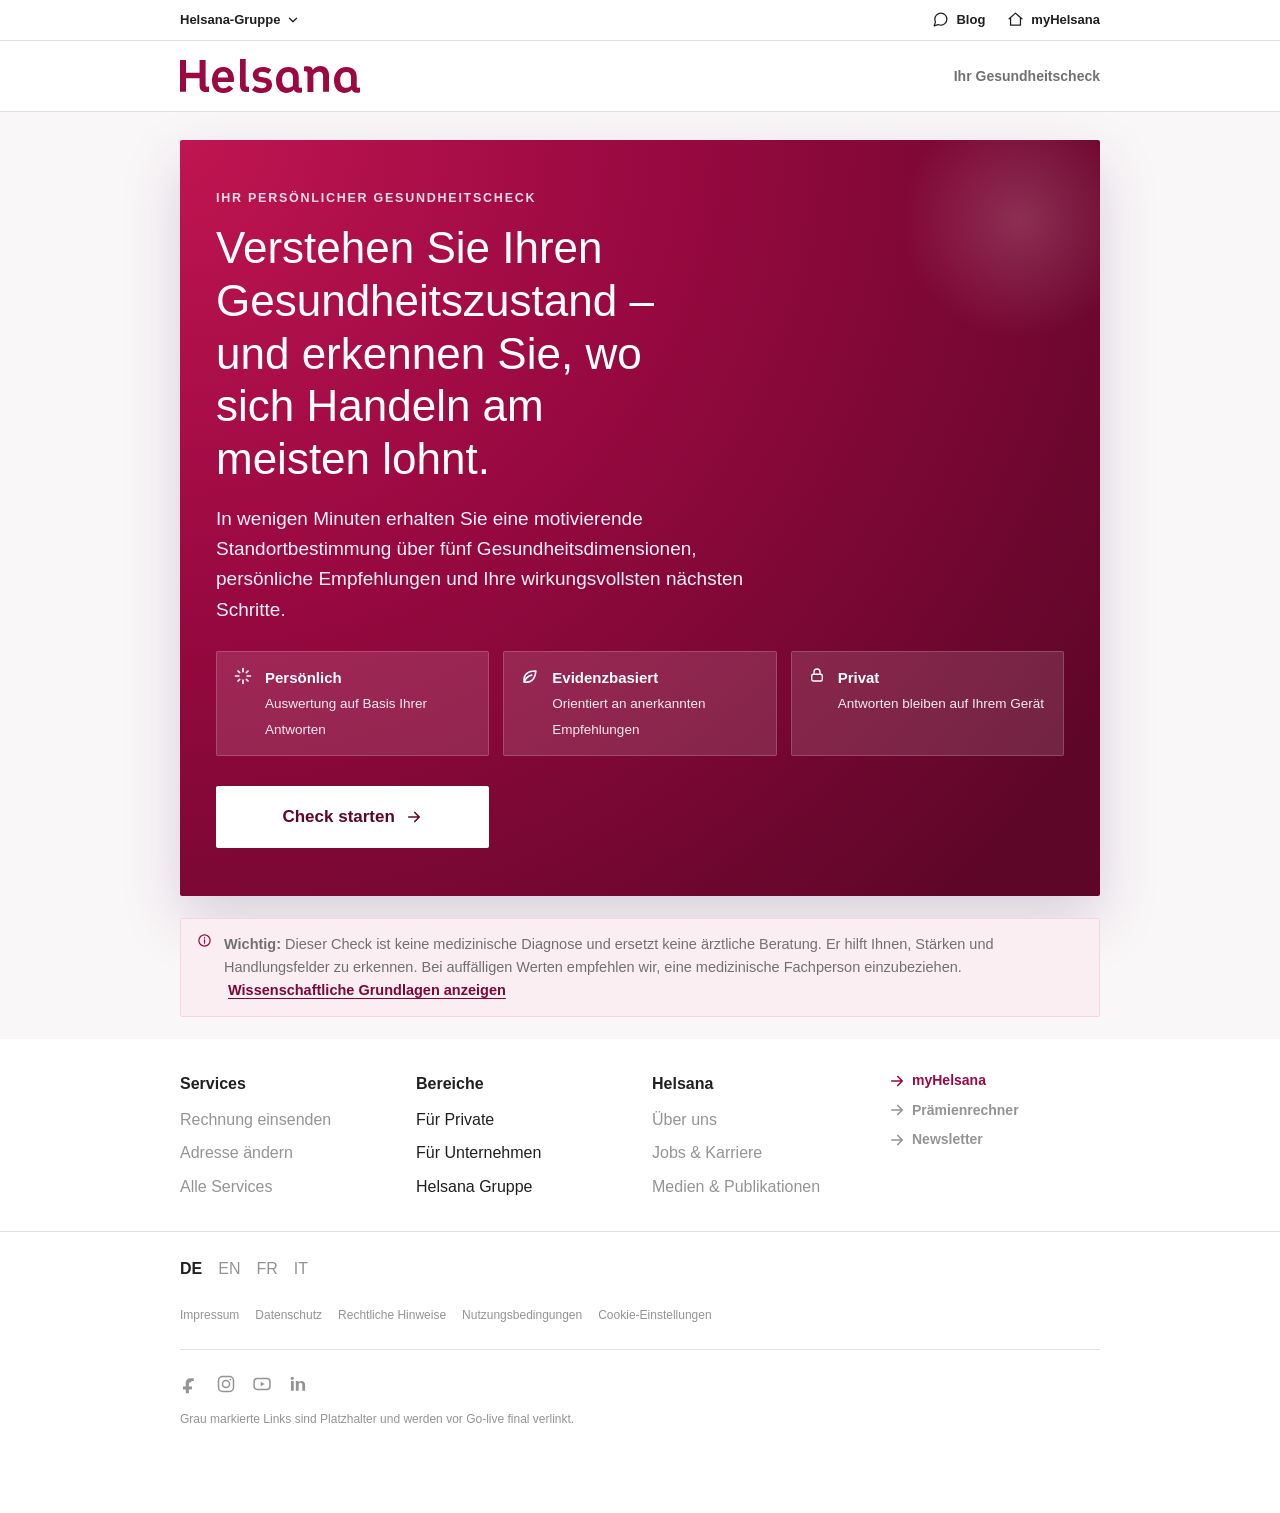
==== commit 37d2ce43: "Rename app to Gesundheitscheck" ====
--- a/Projekt_Original/index.html
+++ b/Projekt_Original/index.html
@@ -2,12 +2,18 @@
 <html lang="de">
 <head>
   <meta charset="UTF-8" />
-  <meta name="viewport" content="width=device-width, initial-scale=1.0" />
+  <meta name="viewport" content="width=device-width, initial-scale=1.0" />
   <meta name="theme-color" content="#9a0941" />
+  <meta name="apple-mobile-web-app-capable" content="yes" />
+  <meta name="apple-mobile-web-app-status-bar-style" content="default" />
+  <meta name="apple-mobile-web-app-title" content="Gesundheitscheck" />
   <meta name="referrer" content="no-referrer" />
-  <meta name="description" content="Digitaler Gesundheitsschutz-Check: Ihr persönlicher Healthspan- und Präventions-Check. Keine Diagnose, sondern eine motivierende Standortbestimmung." />
-  <title>Gesundheitsschutz-Check</title>
-  <link rel="stylesheet" href="css/styles.css" />
+  <meta name="description" content="Digitaler Gesundheitscheck: Ihr persönlicher Healthspan- und Präventions-Check. Keine Diagnose, sondern eine motivierende Standortbestimmung." />
+  <title>Gesundheitscheck</title>
+  <link rel="icon" href="assets/app-icon.svg" type="image/svg+xml" />
+  <link rel="apple-touch-icon" href="assets/apple-touch-icon.png" sizes="180x180" />
+  <link rel="manifest" href="manifest.webmanifest" />
+  <link rel="stylesheet" href="css/styles.css" />
 </head>
 <body>
   <a class="skip-link" href="#app">Zum Inhalt springen</a>
@@ -40,7 +46,7 @@
 
   <header class="site-header">
     <div class="container header-inner">
-      <a class="brand" href="#app" aria-label="Helsana – Gesundheitsschutz-Check">
+      <a class="brand" href="#app" aria-label="Helsana – Gesundheitscheck">
         <img
           class="brand-logo"
           src="assets/helsana-logo.svg"
@@ -51,7 +57,7 @@
           loading="eager"
         />
       </a>
-      <p class="header-tag">Ihr Gesundheits-Check</p>
+      <p class="header-tag">Ihr Gesundheitscheck</p>
     </div>
   </header>
 
--- a/Projekt_Original/css/styles.css
+++ b/Projekt_Original/css/styles.css
@@ -1,5 +1,5 @@
 /* =========================================================================
-   Gesundheitsschutz-Check – Styles
+   Gesundheitscheck – Styles
    Modern, mobilefreundlich, vertrauenswürdig. Markenfarben als CSS-Variablen,
    damit ein Rebranding (z. B. exakte Helsana-Töne) zentral möglich ist.
    ========================================================================= */
@@ -353,9 +353,21 @@
 .top3-card { display: flex; gap: 16px; align-items: flex-start; }
 .top3-num { flex: none; width: 40px; height: 40px; border-radius: 2px; display: grid; place-items: center;
   font-weight: 800; font-size: 18px; color: #fff; background: var(--brand); }
-.top3-card h3 { font-size: 18px; margin-bottom: 8px; }
-.rec-row { margin: 8px 0; font-size: 14.5px; }
-.rec-row b { color: var(--brand-700); }
+.top3-card h3 { font-size: 18px; margin-bottom: 8px; }
+.rec-row { margin: 8px 0; font-size: 14.5px; }
+.rec-row b { color: var(--brand-700); }
+
+@media (max-width: 560px) {
+  .top3-card {
+    display: grid; grid-template-columns: 40px minmax(0, 1fr); column-gap: 14px;
+    align-items: start; padding: 18px;
+  }
+  .top3-num { grid-column: 1; grid-row: 1; }
+  .top3-body { display: contents; }
+  .top3-body > h3 { grid-column: 2; grid-row: 1; align-self: start; margin: 0; }
+  .top3-body > :not(h3) { grid-column: 1 / -1; }
+  .top3-body > .rec-row:first-of-type { margin-top: 16px; }
+}
 
 /* Signal lists */
 .signal-grid { display: grid; gap: 16px; }
@@ -480,13 +492,22 @@
 .contact-teaser { background: #f2f2f2; margin: 38px -20px 0; padding: 40px 20px; display: grid; justify-items: center; }
 .contact-card { background: var(--card); border: 1px solid var(--line); box-shadow: var(--shadow-card);
   border-radius: var(--radius-card); padding: 32px; display: grid; gap: 16px; max-width: 420px; width: 100%; }
-.contact-card h2 { font-size: var(--fs-h2); line-height: var(--lh-h2); font-weight: var(--fw-h2); margin: 0; }
-.contact-phone-row { display: flex; gap: 16px; align-items: flex-start; }
-.contact-phone-row svg { flex: none; color: var(--brand); margin-top: 6px; }
-.contact-phone { font-size: var(--fs-display); line-height: var(--lh-display); font-weight: var(--fw-display);
-  color: var(--ink); text-decoration: none; display: block; }
-.contact-phone:hover { color: var(--brand); }
-.contact-hint { font-size: 12px; line-height: 16.8px; color: var(--ink-soft); margin: 6px 0 0; }
+.contact-card h2 { font-size: var(--fs-h2); line-height: var(--lh-h2); font-weight: var(--fw-h2); margin: 0; }
+.contact-phone-row { display: flex; gap: 16px; align-items: flex-start; }
+.contact-phone-row > div { min-width: 0; }
+.contact-phone-row svg { flex: none; color: var(--brand); margin-top: 6px; }
+.contact-phone { font-size: var(--fs-display); line-height: var(--lh-display); font-weight: var(--fw-display);
+  color: var(--ink); text-decoration: none; display: block; white-space: nowrap; font-variant-numeric: tabular-nums; }
+.contact-phone:hover { color: var(--brand); }
+.contact-hint { font-size: 12px; line-height: 16.8px; color: var(--ink-soft); margin: 6px 0 0; }
+
+@media (max-width: 480px) {
+  .contact-teaser { padding: 32px 12px; }
+  .contact-card { padding: 20px; }
+  .contact-phone-row { gap: 10px; }
+  .contact-phone-row svg { width: 22px; height: 22px; margin-top: 5px; }
+  .contact-phone { font-size: clamp(28px, 9vw, 36px); line-height: 1.15; letter-spacing: -.025em; }
+}
 
 /* Feedback-Block */
 .feedback-block { border-top: 1px solid var(--line); padding-top: 30px; }
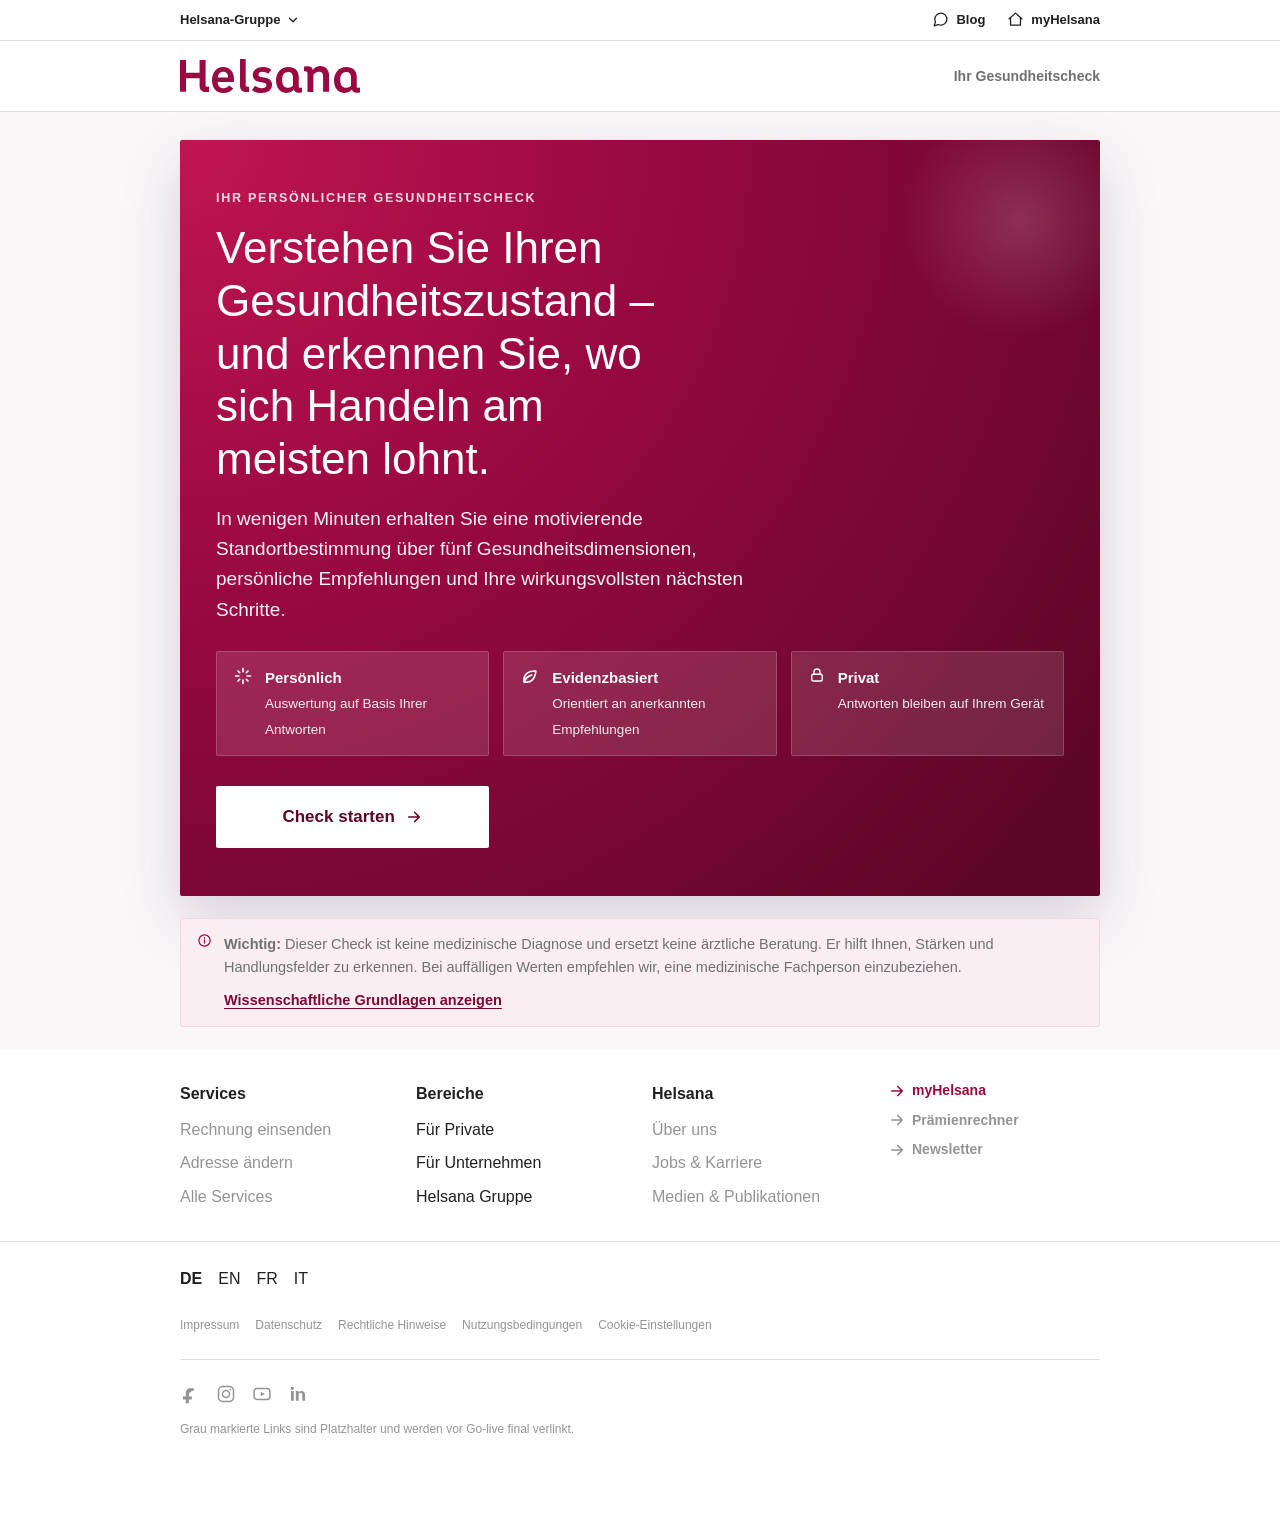
==== commit 0ef8cbc5: "Mehrsprachigkeit und UI-Anpassungen aktualisieren" ====
--- a/Projekt_Original/index.html
+++ b/Projekt_Original/index.html
@@ -1,44 +1,45 @@
 <!DOCTYPE html>
-<html lang="de">
+<html lang="de-CH">
 <head>
   <meta charset="UTF-8" />
   <meta name="viewport" content="width=device-width, initial-scale=1.0" />
   <meta name="theme-color" content="#9a0941" />
   <meta name="apple-mobile-web-app-capable" content="yes" />
   <meta name="apple-mobile-web-app-status-bar-style" content="default" />
-  <meta name="apple-mobile-web-app-title" content="Gesundheitscheck" />
+  <meta name="apple-mobile-web-app-title" content="Gesundheitscheck" data-copy-content="shell.meta.app_title" />
   <meta name="referrer" content="no-referrer" />
-  <meta name="description" content="Digitaler Gesundheitscheck: Ihr persönlicher Healthspan- und Präventions-Check. Keine Diagnose, sondern eine motivierende Standortbestimmung." />
-  <title>Gesundheitscheck</title>
+  <meta name="description" content="Digitaler Gesundheitscheck: Ihr persönlicher Healthspan- und Präventions-Check. Keine Diagnose, sondern eine motivierende Standortbestimmung." data-copy-content="shell.meta.index_description" />
+  <title data-copy="shell.meta.index_title">Gesundheitscheck</title>
   <link rel="icon" href="assets/app-icon.svg" type="image/svg+xml" />
   <link rel="apple-touch-icon" href="assets/apple-touch-icon.png" sizes="180x180" />
-  <link rel="manifest" href="manifest.webmanifest" />
+  <link rel="manifest" href="manifest.de-CH.webmanifest" data-locale-manifest />
+  <script src="js/locale.js"></script>
   <link rel="stylesheet" href="css/styles.css" />
 </head>
 <body>
-  <a class="skip-link" href="#app">Zum Inhalt springen</a>
+  <a class="skip-link" href="#app" data-copy="shell.skip_to_content">Zum Inhalt springen</a>
 
   <div class="util-bar">
     <div class="container util-inner">
       <details class="util-dropdown">
         <summary class="util-dd-toggle">
-          <span>Helsana-Gruppe</span>
+          <span data-copy="shell.utility.group">Helsana-Gruppe</span>
           <svg class="util-chevron" width="14" height="14" viewBox="0 0 24 24" fill="none" stroke="currentColor" stroke-width="2.2" stroke-linecap="round" stroke-linejoin="round" aria-hidden="true"><path d="M6 9l6 6 6-6"/></svg>
         </summary>
         <div class="util-dd-menu">
-          <a href="https://www.helsana.ch/de/private.html" target="_blank" rel="noopener noreferrer">Für Private</a>
-          <a href="https://www.helsana.ch/de/unternehmen.html" target="_blank" rel="noopener noreferrer">Für Unternehmen</a>
-          <a href="https://www.helsana.ch/de/helsana-gruppe.html" target="_blank" rel="noopener noreferrer" aria-current="page">Helsana-Gruppe</a>
+          <a href="https://www.helsana.ch/de/private.html" data-locale-href="helsana.private" target="_blank" rel="noopener noreferrer" data-copy="shell.utility.private">Für Private</a>
+          <a href="https://www.helsana.ch/de/unternehmen.html" data-locale-href="helsana.business" target="_blank" rel="noopener noreferrer" data-copy="shell.utility.business">Für Unternehmen</a>
+          <a href="https://www.helsana.ch/de/helsana-gruppe.html" data-locale-href="helsana.group" target="_blank" rel="noopener noreferrer" aria-current="page" data-copy="shell.utility.group">Helsana-Gruppe</a>
         </div>
       </details>
-      <nav class="util-right" aria-label="Helsana Verweise">
-        <a class="util-item" href="https://www.helsana.ch/de/blog.html" target="_blank" rel="noopener noreferrer">
+      <nav class="util-right" aria-label="Helsana Verweise" data-copy-aria-label="shell.utility.nav_aria">
+        <a class="util-item" href="https://www.helsana.ch/de/blog.html" data-locale-href="helsana.blog" target="_blank" rel="noopener noreferrer">
           <svg width="17" height="17" viewBox="0 0 24 24" fill="none" stroke="currentColor" stroke-width="1.8" stroke-linecap="round" stroke-linejoin="round" aria-hidden="true"><path d="M21 11.5a8.5 8.5 0 0 1-8.5 8.5 8.4 8.4 0 0 1-3.8-.9L3 21l1.9-5.7a8.4 8.4 0 0 1-.9-3.8A8.5 8.5 0 0 1 12.5 3 8.5 8.5 0 0 1 21 11.5z"/></svg>
-          Blog
+          <span data-copy="shell.utility.blog">Blog</span>
         </a>
-        <a class="util-item" href="https://portal.helsana.ch/helsana-login/myhelsana?language=de" target="_blank" rel="noopener noreferrer">
+        <a class="util-item" href="https://portal.helsana.ch/helsana-login/myhelsana?language=de" data-locale-href="helsana.myhelsana" target="_blank" rel="noopener noreferrer">
           <svg width="17" height="17" viewBox="0 0 24 24" fill="none" stroke="currentColor" stroke-width="1.8" stroke-linecap="round" stroke-linejoin="round" aria-hidden="true"><path d="M3 11l9-8 9 8"/><path d="M5 10v10h14V10"/></svg>
-          myHelsana
+          <span data-copy="shell.utility.myhelsana">myHelsana</span>
         </a>
       </nav>
     </div>
@@ -46,18 +47,19 @@
 
   <header class="site-header">
     <div class="container header-inner">
-      <a class="brand" href="#app" aria-label="Helsana – Gesundheitscheck">
+      <a class="brand" href="#app" aria-label="Helsana – Gesundheitscheck" data-copy-aria-label="shell.header.brand_aria">
         <img
           class="brand-logo"
           src="assets/helsana-logo.svg"
           alt="Helsana"
+          data-copy-alt="shell.header.logo_alt"
           width="180"
           height="34"
           decoding="async"
           loading="eager"
         />
       </a>
-      <p class="header-tag">Ihr Gesundheitscheck</p>
+      <p class="header-tag" data-copy="shell.header.tagline">Ihr Gesundheitscheck</p>
     </div>
   </header>
 
@@ -69,38 +71,38 @@
     <!-- Footer Navigation + Footer (Figma "04 -- Ergebnisseite HiFi Skizze"). Wird während des
          Fragebogens per JS (body[data-screen="quiz"]) ausgeblendet. -->
     <div id="footer-global">
-      <nav class="footer-nav" aria-label="Weitere Helsana-Links">
+      <nav class="footer-nav" aria-label="Weitere Helsana-Links" data-copy-aria-label="shell.footer.nav_aria">
         <div class="container footer-nav-grid">
           <div class="footer-link-group">
-            <p class="footer-link-heading">Services</p>
-            <span class="footer-link is-placeholder" role="link" aria-disabled="true" title="Platzhalter – echten Link ergänzen">Rechnung einsenden</span>
-            <span class="footer-link is-placeholder" role="link" aria-disabled="true" title="Platzhalter – echten Link ergänzen">Adresse ändern</span>
-            <span class="footer-link is-placeholder" role="link" aria-disabled="true" title="Platzhalter – echten Link ergänzen">Alle Services</span>
+            <p class="footer-link-heading" data-copy="shell.footer.services_heading">Services</p>
+            <span class="footer-link is-placeholder" role="link" aria-disabled="true" title="Platzhalter – echten Link ergänzen" data-copy-title="shell.placeholder.link_title" data-copy="shell.footer.submit_invoice">Rechnung einsenden</span>
+            <span class="footer-link is-placeholder" role="link" aria-disabled="true" title="Platzhalter – echten Link ergänzen" data-copy-title="shell.placeholder.link_title" data-copy="shell.footer.change_address">Adresse ändern</span>
+            <span class="footer-link is-placeholder" role="link" aria-disabled="true" title="Platzhalter – echten Link ergänzen" data-copy-title="shell.placeholder.link_title" data-copy="shell.footer.all_services">Alle Services</span>
           </div>
           <div class="footer-link-group">
-            <p class="footer-link-heading">Bereiche</p>
-            <a class="footer-link" href="https://www.helsana.ch/de/private.html" target="_blank" rel="noopener noreferrer">Für Private</a>
-            <a class="footer-link" href="https://www.helsana.ch/de/unternehmen.html" target="_blank" rel="noopener noreferrer">Für Unternehmen</a>
-            <a class="footer-link" href="https://www.helsana.ch/de/helsana-gruppe.html" target="_blank" rel="noopener noreferrer">Helsana Gruppe</a>
+            <p class="footer-link-heading" data-copy="shell.footer.areas_heading">Bereiche</p>
+            <a class="footer-link" href="https://www.helsana.ch/de/private.html" data-locale-href="helsana.private" target="_blank" rel="noopener noreferrer" data-copy="shell.utility.private">Für Private</a>
+            <a class="footer-link" href="https://www.helsana.ch/de/unternehmen.html" data-locale-href="helsana.business" target="_blank" rel="noopener noreferrer" data-copy="shell.utility.business">Für Unternehmen</a>
+            <a class="footer-link" href="https://www.helsana.ch/de/helsana-gruppe.html" data-locale-href="helsana.group" target="_blank" rel="noopener noreferrer" data-copy="shell.footer.helsana_group">Helsana Gruppe</a>
           </div>
           <div class="footer-link-group">
-            <p class="footer-link-heading">Helsana</p>
-            <span class="footer-link is-placeholder" role="link" aria-disabled="true" title="Platzhalter – echten Link ergänzen">Über uns</span>
-            <span class="footer-link is-placeholder" role="link" aria-disabled="true" title="Platzhalter – echten Link ergänzen">Jobs &amp; Karriere</span>
-            <span class="footer-link is-placeholder" role="link" aria-disabled="true" title="Platzhalter – echten Link ergänzen">Medien &amp; Publikationen</span>
+            <p class="footer-link-heading" data-copy="shell.footer.helsana_heading">Helsana</p>
+            <span class="footer-link is-placeholder" role="link" aria-disabled="true" title="Platzhalter – echten Link ergänzen" data-copy-title="shell.placeholder.link_title" data-copy="shell.footer.about">Über uns</span>
+            <span class="footer-link is-placeholder" role="link" aria-disabled="true" title="Platzhalter – echten Link ergänzen" data-copy-title="shell.placeholder.link_title" data-copy="shell.footer.jobs">Jobs &amp; Karriere</span>
+            <span class="footer-link is-placeholder" role="link" aria-disabled="true" title="Platzhalter – echten Link ergänzen" data-copy-title="shell.placeholder.link_title" data-copy="shell.footer.media">Medien &amp; Publikationen</span>
           </div>
           <div class="footer-link-group footer-action-links">
-            <a class="action-link" href="https://portal.helsana.ch/helsana-login/myhelsana?language=de" target="_blank" rel="noopener noreferrer">
+            <a class="action-link" href="https://portal.helsana.ch/helsana-login/myhelsana?language=de" data-locale-href="helsana.myhelsana" target="_blank" rel="noopener noreferrer">
               <svg width="18" height="18" viewBox="0 0 24 24" fill="none" stroke="currentColor" stroke-width="2.2" stroke-linecap="round" stroke-linejoin="round" aria-hidden="true"><path d="M5 12h14M13 6l6 6-6 6"/></svg>
-              <span>myHelsana</span>
+              <span data-copy="shell.utility.myhelsana">myHelsana</span>
             </a>
-            <span class="action-link is-placeholder" role="link" aria-disabled="true" title="Platzhalter – echten Link ergänzen">
+            <span class="action-link is-placeholder" role="link" aria-disabled="true" title="Platzhalter – echten Link ergänzen" data-copy-title="shell.placeholder.link_title">
               <svg width="18" height="18" viewBox="0 0 24 24" fill="none" stroke="currentColor" stroke-width="2.2" stroke-linecap="round" stroke-linejoin="round" aria-hidden="true"><path d="M5 12h14M13 6l6 6-6 6"/></svg>
-              <span>Prämienrechner</span>
+              <span data-copy="shell.footer.premium_calculator">Prämienrechner</span>
             </span>
-            <span class="action-link is-placeholder" role="link" aria-disabled="true" title="Platzhalter – echten Link ergänzen">
+            <span class="action-link is-placeholder" role="link" aria-disabled="true" title="Platzhalter – echten Link ergänzen" data-copy-title="shell.placeholder.link_title">
               <svg width="18" height="18" viewBox="0 0 24 24" fill="none" stroke="currentColor" stroke-width="2.2" stroke-linecap="round" stroke-linejoin="round" aria-hidden="true"><path d="M5 12h14M13 6l6 6-6 6"/></svg>
-              <span>Newsletter</span>
+              <span data-copy="shell.footer.newsletter">Newsletter</span>
             </span>
           </div>
         </div>
@@ -108,34 +110,34 @@
 
       <div class="footer-bottom">
         <div class="container">
-          <div class="lang-switch" role="group" aria-label="Sprache wählen">
-            <span class="lang-item is-active" aria-current="true">DE</span>
-            <span class="lang-item is-placeholder" role="link" aria-disabled="true" title="Platzhalter – Sprachversion noch nicht verfügbar">EN</span>
-            <span class="lang-item is-placeholder" role="link" aria-disabled="true" title="Platzhalter – Sprachversion noch nicht verfügbar">FR</span>
-            <span class="lang-item is-placeholder" role="link" aria-disabled="true" title="Platzhalter – Sprachversion noch nicht verfügbar">IT</span>
+          <div class="lang-switch" role="group" aria-label="Sprache wählen" data-copy-aria-label="shell.language.group_aria">
+            <button type="button" class="lang-item is-active" data-locale="de-CH" data-copy="shell.language.de_short" aria-label="Deutsch" data-copy-aria-label="shell.language.de_label" aria-current="true" aria-pressed="true">DE</button>
+            <button type="button" class="lang-item" data-locale="en-CH" data-copy="shell.language.en_short" aria-label="English" data-copy-aria-label="shell.language.en_label" aria-pressed="false">EN</button>
+            <button type="button" class="lang-item" data-locale="fr-CH" data-copy="shell.language.fr_short" aria-label="Français" data-copy-aria-label="shell.language.fr_label" aria-pressed="false">FR</button>
+            <button type="button" class="lang-item" data-locale="it-CH" data-copy="shell.language.it_short" aria-label="Italiano" data-copy-aria-label="shell.language.it_label" aria-pressed="false">IT</button>
           </div>
           <div class="legal-links">
-            <span class="footer-legal-link is-placeholder" role="link" aria-disabled="true" title="Platzhalter – echten Link ergänzen">Impressum</span>
-            <span class="footer-legal-link is-placeholder" role="link" aria-disabled="true" title="Platzhalter – echten Link ergänzen">Datenschutz</span>
-            <span class="footer-legal-link is-placeholder" role="link" aria-disabled="true" title="Platzhalter – echten Link ergänzen">Rechtliche Hinweise</span>
-            <span class="footer-legal-link is-placeholder" role="link" aria-disabled="true" title="Platzhalter – echten Link ergänzen">Nutzungsbedingungen</span>
-            <span class="footer-legal-link is-placeholder" role="link" aria-disabled="true" title="Platzhalter – echten Link ergänzen">Cookie-Einstellungen</span>
+            <span class="footer-legal-link is-placeholder" role="link" aria-disabled="true" title="Platzhalter – echten Link ergänzen" data-copy-title="shell.placeholder.link_title" data-copy="shell.legal.imprint">Impressum</span>
+            <span class="footer-legal-link is-placeholder" role="link" aria-disabled="true" title="Platzhalter – echten Link ergänzen" data-copy-title="shell.placeholder.link_title" data-copy="shell.legal.privacy">Datenschutz</span>
+            <span class="footer-legal-link is-placeholder" role="link" aria-disabled="true" title="Platzhalter – echten Link ergänzen" data-copy-title="shell.placeholder.link_title" data-copy="shell.legal.legal_notice">Rechtliche Hinweise</span>
+            <span class="footer-legal-link is-placeholder" role="link" aria-disabled="true" title="Platzhalter – echten Link ergänzen" data-copy-title="shell.placeholder.link_title" data-copy="shell.legal.terms">Nutzungsbedingungen</span>
+            <span class="footer-legal-link is-placeholder" role="link" aria-disabled="true" title="Platzhalter – echten Link ergänzen" data-copy-title="shell.placeholder.link_title" data-copy="shell.legal.cookies">Cookie-Einstellungen</span>
           </div>
           <div class="social-icons">
-            <span class="social-icon is-placeholder" role="img" title="Platzhalter – echten Link ergänzen" aria-label="Facebook (Platzhalter)">
+            <span class="social-icon is-placeholder" role="img" title="Platzhalter – echten Link ergänzen" data-copy-title="shell.placeholder.link_title" aria-label="Facebook (Platzhalter)" data-copy-aria-label="shell.social.facebook_aria">
               <svg width="20" height="20" viewBox="0 0 24 24" fill="currentColor" aria-hidden="true"><path d="M14 8.5h2.5V5.2c-.43-.06-1.9-.2-3.6-.2-3.57 0-6 2.24-6 6.36V15H3.5v3.7H7V23h3.7v-4.3h3.36l.53-3.7h-3.9v-2.9c0-1.07.29-1.8 1.8-1.8z"/></svg>
             </span>
-            <span class="social-icon is-placeholder" role="img" title="Platzhalter – echten Link ergänzen" aria-label="Instagram (Platzhalter)">
+            <span class="social-icon is-placeholder" role="img" title="Platzhalter – echten Link ergänzen" data-copy-title="shell.placeholder.link_title" aria-label="Instagram (Platzhalter)" data-copy-aria-label="shell.social.instagram_aria">
               <svg width="20" height="20" viewBox="0 0 24 24" fill="none" stroke="currentColor" stroke-width="1.8" aria-hidden="true"><rect x="3" y="3" width="18" height="18" rx="5"/><circle cx="12" cy="12" r="4.2"/><circle cx="17.3" cy="6.7" r="1.1" fill="currentColor" stroke="none"/></svg>
             </span>
-            <span class="social-icon is-placeholder" role="img" title="Platzhalter – echten Link ergänzen" aria-label="YouTube (Platzhalter)">
+            <span class="social-icon is-placeholder" role="img" title="Platzhalter – echten Link ergänzen" data-copy-title="shell.placeholder.link_title" aria-label="YouTube (Platzhalter)" data-copy-aria-label="shell.social.youtube_aria">
               <svg width="20" height="20" viewBox="0 0 24 24" fill="none" stroke="currentColor" stroke-width="1.8" aria-hidden="true"><rect x="2.5" y="5.5" width="19" height="13" rx="3.5"/><path d="M10.5 9.3v5.4l4.7-2.7z" fill="currentColor" stroke="none"/></svg>
             </span>
-            <span class="social-icon is-placeholder" role="img" title="Platzhalter – echten Link ergänzen" aria-label="LinkedIn (Platzhalter)">
+            <span class="social-icon is-placeholder" role="img" title="Platzhalter – echten Link ergänzen" data-copy-title="shell.placeholder.link_title" aria-label="LinkedIn (Platzhalter)" data-copy-aria-label="shell.social.linkedin_aria">
               <svg width="20" height="20" viewBox="0 0 24 24" fill="currentColor" aria-hidden="true"><path d="M6.94 8.5H3.56V20h3.38zM5.25 3.2A1.96 1.96 0 1 0 5.28 7.1a1.96 1.96 0 0 0-.03-3.9zM20.5 20h-3.38v-6.06c0-1.45-.03-3.31-2.02-3.31-2.02 0-2.33 1.58-2.33 3.2V20H9.4V8.5h3.24v1.57h.05c.45-.86 1.56-1.77 3.21-1.77 3.43 0 4.6 2.26 4.6 5.2z"/></svg>
             </span>
           </div>
-          <p class="footer-placeholder-note">Grau markierte Links sind Platzhalter und werden vor Go-live final verlinkt.</p>
+          <p class="footer-placeholder-note" data-copy="shell.footer.placeholder_note">Grau markierte Links sind Platzhalter und werden vor Go-live final verlinkt.</p>
         </div>
       </div>
     </div>
@@ -144,6 +146,7 @@
   <script src="js/config.js"></script>
   <script src="js/result-copy.generated.js"></script>
   <script src="js/result-copy.js"></script>
+  <script src="js/page-i18n.js"></script>
   <script src="js/url-safety.js"></script>
   <script src="js/questions.js"></script>
   <script src="js/persistence.js"></script>
--- a/Projekt_Original/css/styles.css
+++ b/Projekt_Original/css/styles.css
@@ -149,8 +149,12 @@
 
 .footer-bottom { padding: 24px 20px 40px; }
 .lang-switch { display: flex; align-items: center; gap: 16px; padding-bottom: 24px; }
-.lang-switch .lang-item { font-size: 16px; color: var(--ink); text-decoration: none; }
-.lang-switch .lang-item.is-active { font-weight: 700; }
+.lang-switch .lang-item {
+  appearance: none; background: none; border: 0; padding: 0; font: inherit;
+  font-size: 16px; color: var(--ink); text-decoration: none; cursor: pointer;
+}
+.lang-switch .lang-item.is-active { font-weight: 700; }
+.lang-switch .lang-item:focus-visible { outline: 2px solid var(--brand); outline-offset: 4px; border-radius: 2px; }
 .legal-links {
   display: flex; flex-wrap: wrap; gap: 8px 16px; border-bottom: 1px solid var(--line);
   padding-bottom: 24px; font-size: 12px; color: var(--ink);
@@ -233,7 +237,10 @@
 }
 .note-card svg { flex: none; color: var(--brand); }
 
-.link-button-inline { display: inline; padding: 0; margin-left: 4px; white-space: nowrap; }
+.link-button-inline {
+  display: block; width: fit-content; padding: 0; margin: 10px 0 0;
+  white-space: nowrap;
+}
 
 /* ---------------- Quiz ---------------- */
 .quiz-head { margin: 26px 0 22px; }
@@ -675,7 +682,7 @@
 .src-scoring h2 { font-size: 22px; font-weight: 700; margin-bottom: 12px; }
 .src-scoring ul { margin: 0; padding-left: 18px; display: grid; gap: 8px; }
 .src-scoring li { font-size: 14.5px; color: var(--ink-soft); }
-.src-disclaimer { margin: 24px 0 8px; padding: 14px 16px; background: var(--brand-050);
+.src-disclaimer { margin: 24px 0 32px; padding: 14px 16px; background: var(--brand-050);
   border: 1px solid var(--brand-100); border-radius: var(--radius-sm); color: var(--ink-soft); font-size: 14px; }
 
 /* ---------------- Print ---------------- */
